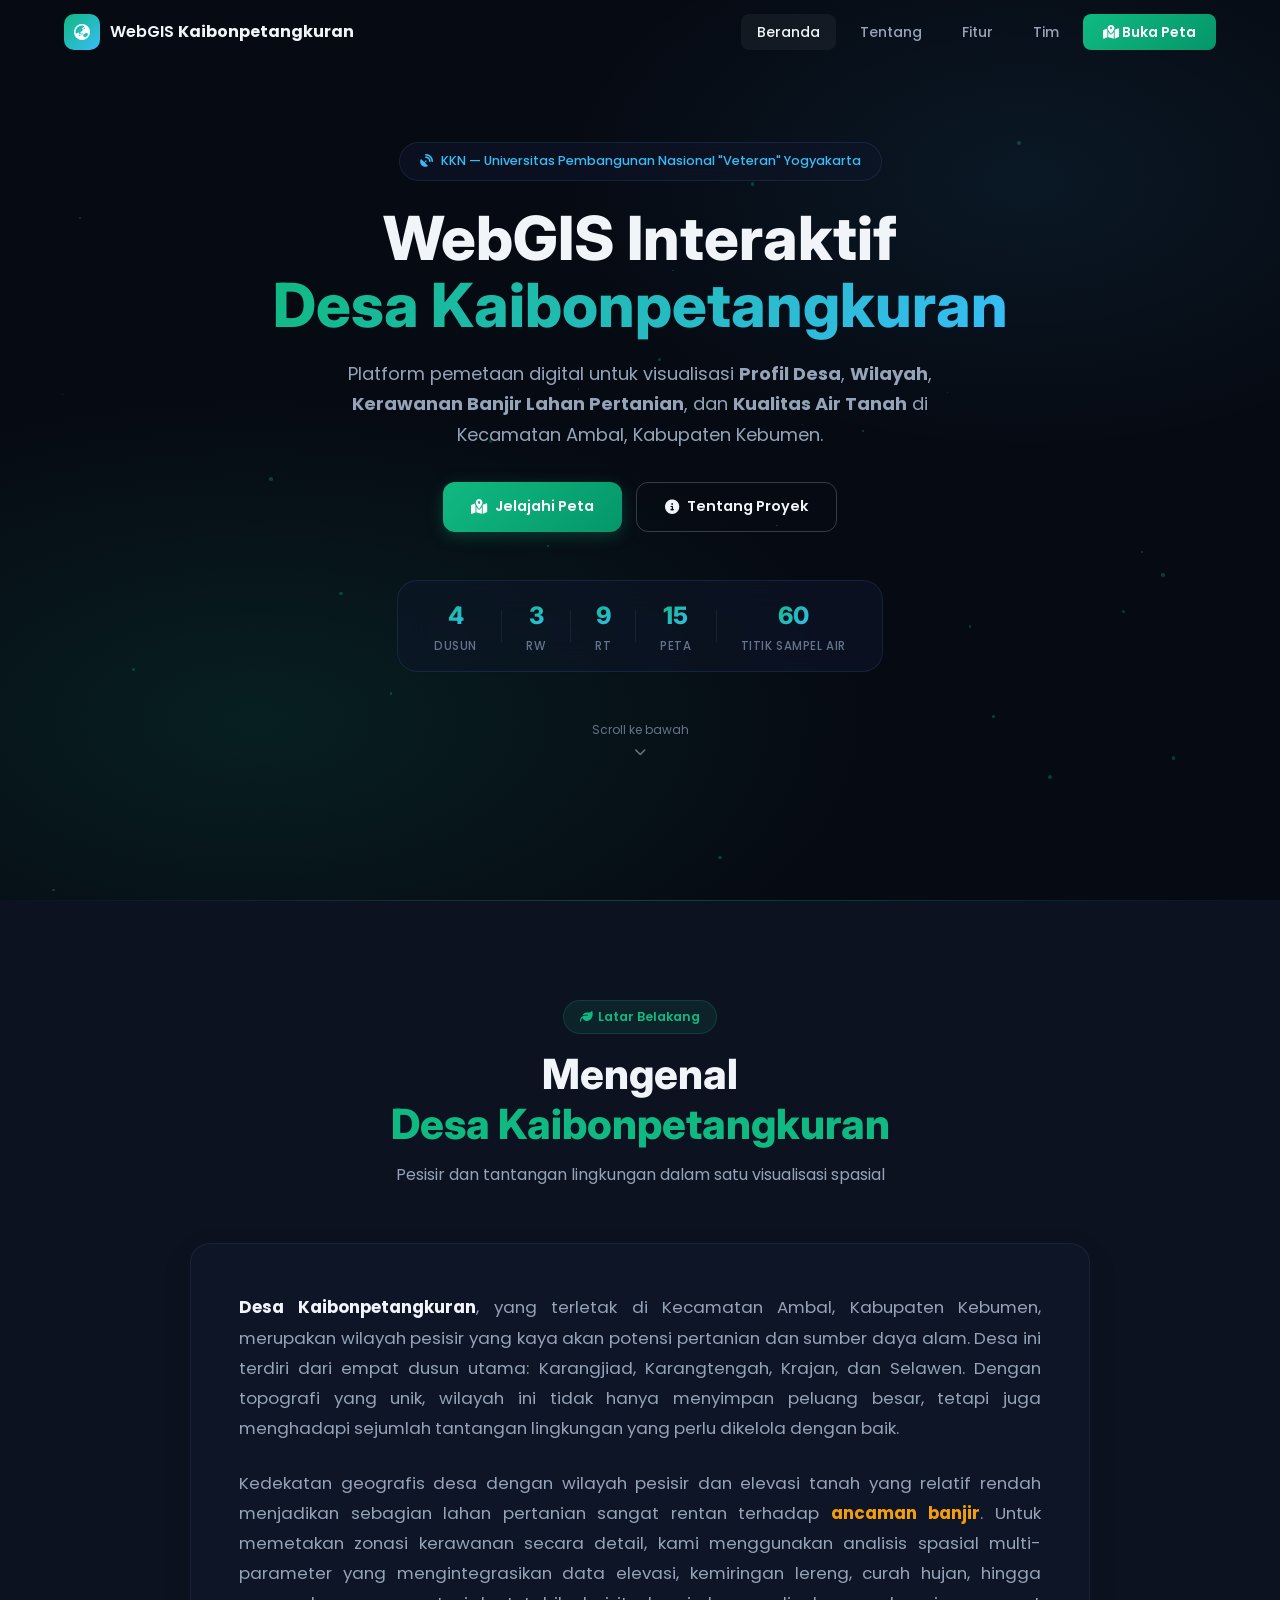
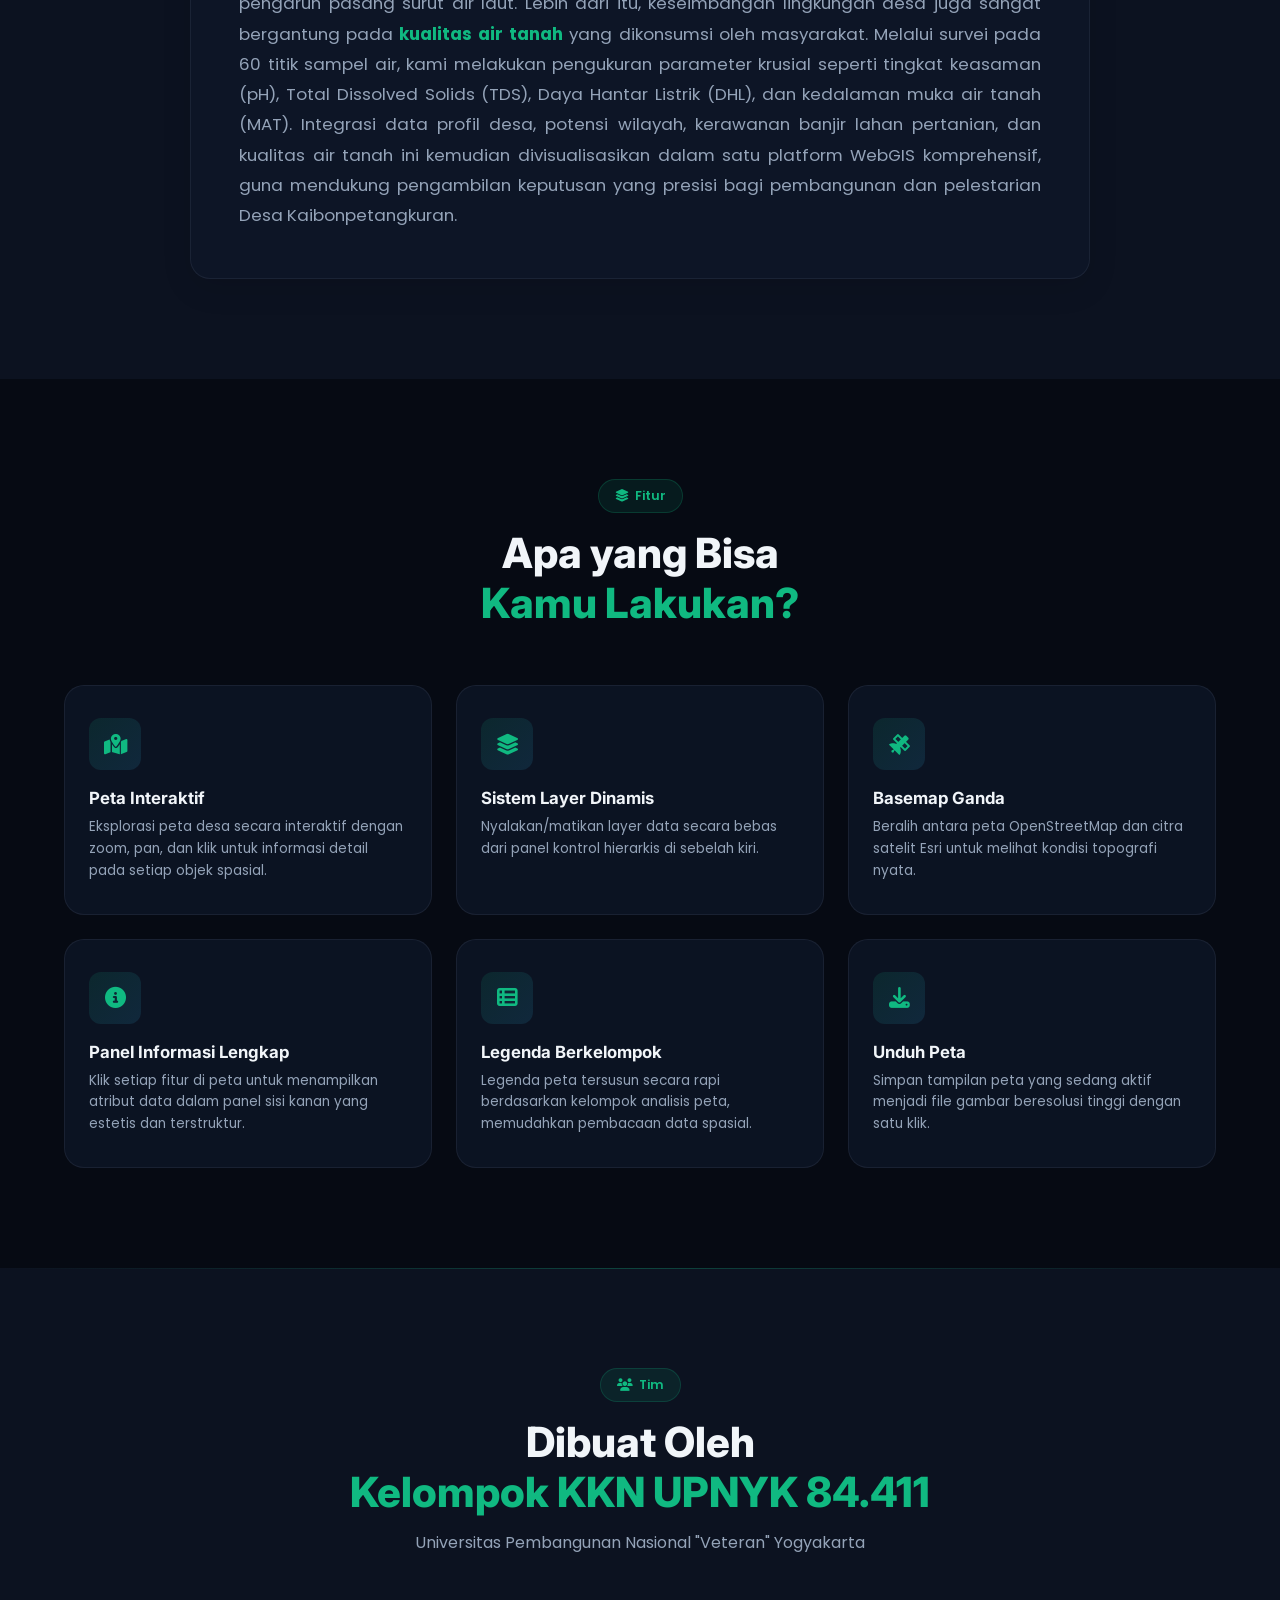
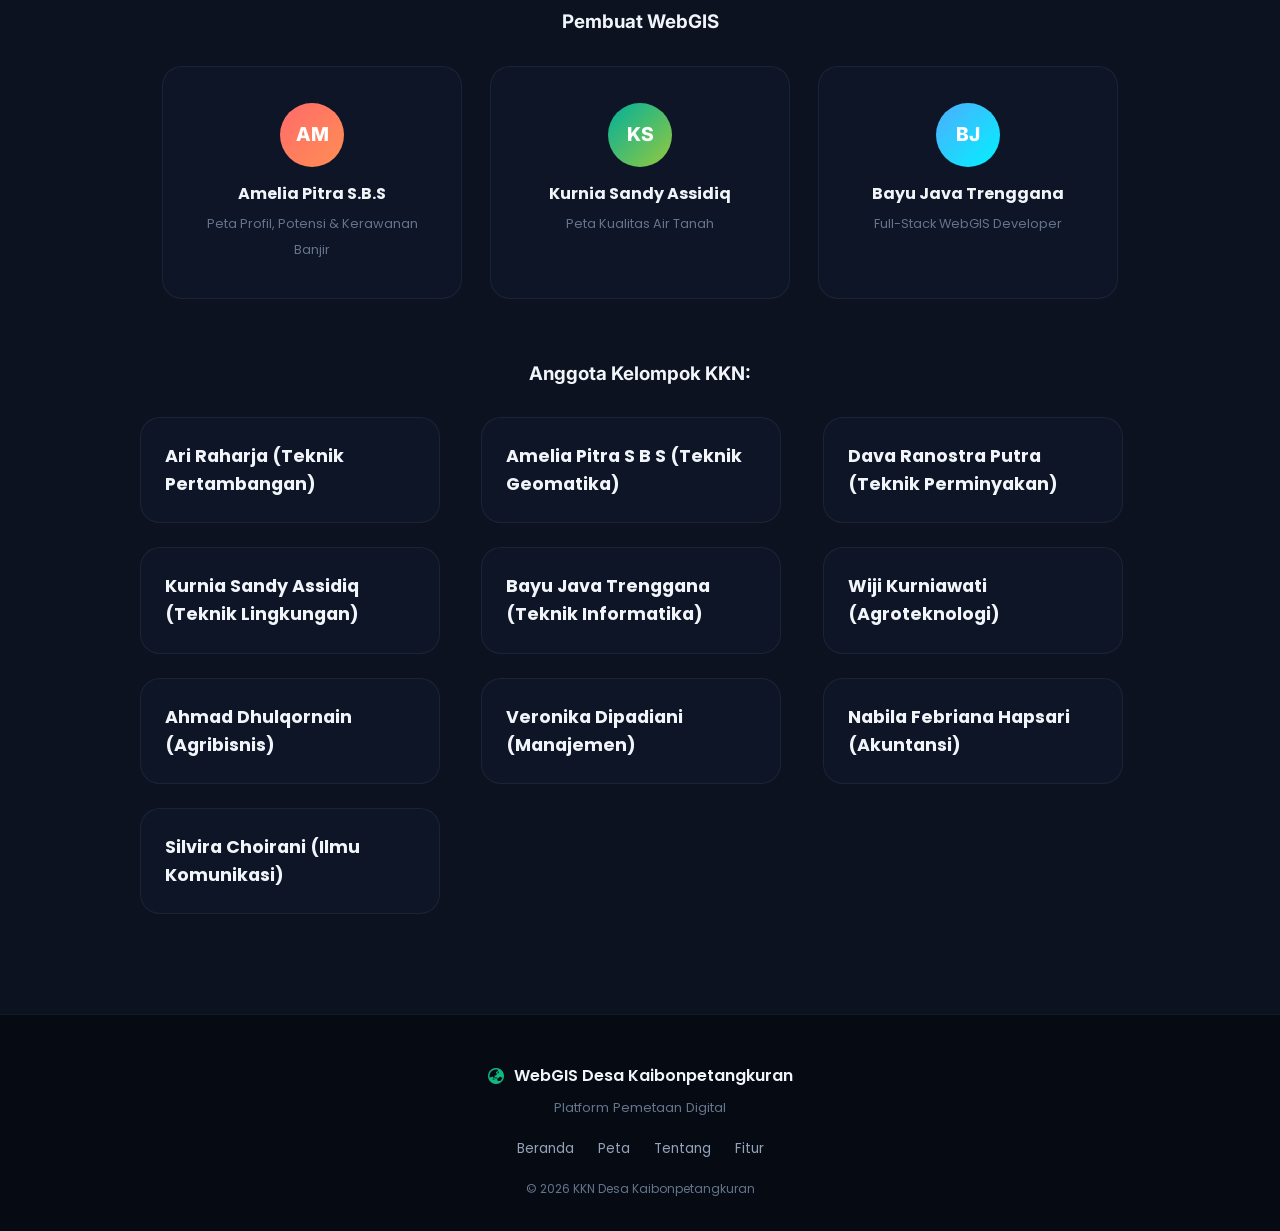
==== index.html @ 01093024 "Add files via upload" ====
<!DOCTYPE html>
<html lang="id">

<head>
  <meta charset="UTF-8" />
  <meta name="viewport" content="width=device-width, initial-scale=1.0" />
  <title>WebGIS Desa Kaibonpetangkuran — Peta Interaktif Potensi & Kerawanan</title>
  <meta name="description"
    content="Platform WebGIS interaktif untuk visualisasi profil desa, potensi wilayah, kerawanan banjir lahan pertanian, dan kualitas air tanah Desa Kaibonpetangkuran, Kecamatan Ambal, Kebumen." />
  <meta name="keywords"
    content="WebGIS, Desa Kaibonpetangkuran, KKN, Peta Interaktif, Kerawanan Banjir, Kualitas Air Tanah, Kebumen" />

  <!-- Fonts -->
  <link rel="preconnect" href="https://fonts.googleapis.com" />
  <link rel="preconnect" href="https://fonts.gstatic.com" crossorigin />
  <link
    href="https://fonts.googleapis.com/css2?family=Inter:wght@300;400;500;600;700;800;900&family=Poppins:wght@300;400;500;600;700&display=swap"
    rel="stylesheet" />

  <!-- Ikon -->
  <link rel="stylesheet" href="https://cdnjs.cloudflare.com/ajax/libs/font-awesome/6.5.0/css/all.min.css" />

  <!-- Gaya CSS -->
  <link rel="stylesheet" href="css/style.css" />
</head>

<body>

  <!-- ===== NAVBAR ===== -->
  <nav id="navbar" class="navbar">
    <div class="nav-container">
      <a href="index.html" class="nav-brand">
        <span class="nav-icon"><i class="fas fa-globe-asia"></i></span>
        <span class="nav-text">WebGIS <strong>Kaibonpetangkuran</strong></span>
      </a>
      <ul class="nav-links" id="navLinks">
        <li><a href="#hero" class="nav-link active">Beranda</a></li>
        <li><a href="#about" class="nav-link">Tentang</a></li>
        <li><a href="#features" class="nav-link">Fitur</a></li>
        <li><a href="#team" class="nav-link">Tim</a></li>
        <li><a href="peta.html" class="nav-link nav-cta"><i class="fas fa-map-marked-alt"></i> Buka Peta</a></li>
      </ul>
      <button class="nav-toggle" id="navToggle" aria-label="Toggle menu">
        <span></span><span></span><span></span>
      </button>
    </div>
  </nav>

  <!-- ===== HERO SECTION ===== -->
  <section id="hero" class="hero-section">
    <div class="hero-bg">
      <div class="hero-gradient"></div>
      <div class="hero-particles" id="heroParticles"></div>
    </div>
    <div class="hero-content">
      <div class="hero-badge animate-fade-up">
        <i class="fas fa-satellite-dish"></i> KKN — Universitas Pembangunan Nasional "Veteran" Yogyakarta
      </div>
      <h1 class="hero-title animate-fade-up delay-1">
        WebGIS Interaktif<br />
        <span class="accent-gradient">Desa Kaibonpetangkuran</span>
      </h1>
      <p class="hero-subtitle animate-fade-up delay-2">
        Platform pemetaan digital untuk visualisasi <strong>Profil Desa</strong>, <strong>Wilayah</strong>,
        <strong>Kerawanan Banjir Lahan Pertanian</strong>, dan <strong>Kualitas Air Tanah</strong>
        di Kecamatan Ambal, Kabupaten Kebumen.
      </p>
      <div class="hero-buttons animate-fade-up delay-3">
        <a href="peta.html" class="btn btn-primary btn-glow">
          <i class="fas fa-map-marked-alt"></i> Jelajahi Peta
        </a>
        <a href="#about" class="btn btn-outline-light">
          <i class="fas fa-info-circle"></i> Tentang Proyek
        </a>
      </div>

      <!-- Bilah Statistik (Dipindah ke atas Petunjuk Gulir) -->
      <div class="stats-bar animate-fade-up delay-3">
        <div class="stat-item">
          <span class="stat-num" data-count="4">0</span>
          <span class="stat-label">Dusun</span>
        </div>
        <div class="stat-divider"></div>
        <div class="stat-item">
          <span class="stat-num" data-count="3">0</span>
          <span class="stat-label">RW</span>
        </div>
        <div class="stat-divider"></div>
        <div class="stat-item">
          <span class="stat-num" data-count="9">0</span>
          <span class="stat-label">RT</span>
        </div>
        <div class="stat-divider"></div>
        <div class="stat-item">
          <span class="stat-num" data-count="15">0</span>
          <span class="stat-label">Peta</span>
        </div>
        <div class="stat-divider"></div>
        <div class="stat-item">
          <span class="stat-num" data-count="60">0</span>
          <span class="stat-label">Titik Sampel Air</span>
        </div>
      </div>

      <div class="hero-scroll-hint animate-fade-up delay-4">
        <span>Scroll ke bawah</span>
        <i class="fas fa-chevron-down"></i>
      </div>
    </div>
  </section>

  <!-- ===== ABOUT SECTION ===== -->
  <section id="about" class="about-section">
    <div class="container">
      <div class="section-header">
        <span class="section-badge"><i class="fas fa-leaf"></i> Latar Belakang</span>
        <h2 class="section-title">Mengenal<br /><span class="accent">Desa Kaibonpetangkuran</span></h2>
        <p class="section-subtitle">Pesisir dan tantangan lingkungan dalam satu visualisasi spasial</p>
      </div>

      <div class="about-content"
        style="max-width: 900px; margin: 0 auto; background: var(--bg-card); padding: 3rem; border-radius: var(--radius-lg); border: 1px solid var(--border-subtle); backdrop-filter: blur(8px); box-shadow: 0 10px 30px rgba(0,0,0,0.1); line-height: 1.8; color: var(--text-secondary); text-align: justify; font-size: 1.05rem;">
        <p style="margin-bottom: 1.5rem;">
          <strong style="color: var(--text-primary);">Desa Kaibonpetangkuran</strong>, yang terletak di Kecamatan Ambal,
          Kabupaten Kebumen, merupakan wilayah pesisir yang kaya akan potensi pertanian dan sumber daya alam. Desa ini
          terdiri dari empat dusun utama: Karangjiad, Karangtengah, Krajan, dan Selawen. Dengan topografi yang unik,
          wilayah ini tidak hanya menyimpan peluang besar, tetapi juga menghadapi sejumlah tantangan lingkungan yang
          perlu dikelola dengan baik.
        </p>
        <p>
          Kedekatan geografis desa dengan wilayah pesisir dan elevasi tanah yang relatif rendah menjadikan sebagian
          lahan pertanian sangat rentan terhadap <strong style="color: var(--accent-warn);">ancaman banjir</strong>.
          Untuk memetakan zonasi kerawanan secara detail, kami menggunakan analisis spasial multi-parameter yang
          mengintegrasikan data elevasi, kemiringan lereng, curah hujan, hingga pengaruh pasang surut air laut. Lebih
          dari itu, keseimbangan lingkungan desa juga sangat bergantung pada <strong
            style="color: var(--accent-primary);">kualitas air tanah</strong> yang dikonsumsi oleh masyarakat. Melalui
          survei pada 60 titik sampel air, kami melakukan pengukuran parameter krusial seperti tingkat keasaman (pH),
          Total Dissolved Solids (TDS), Daya Hantar Listrik (DHL), dan kedalaman muka air tanah (MAT). Integrasi data
          profil desa, potensi wilayah, kerawanan banjir lahan pertanian, dan kualitas air tanah ini kemudian
          divisualisasikan dalam satu platform WebGIS komprehensif, guna mendukung pengambilan keputusan yang presisi
          bagi pembangunan dan pelestarian Desa Kaibonpetangkuran.
        </p>
      </div>
    </div>
  </section>

  <!-- ===== FEATURES SECTION ===== -->
  <section id="features" class="features-section">
    <div class="container">
      <div class="section-header">
        <span class="section-badge"><i class="fas fa-layer-group"></i> Fitur</span>
        <h2 class="section-title">Apa yang Bisa<br /><span class="accent">Kamu Lakukan?</span></h2>
      </div>
      <div class="features-grid">
        <div class="feature-card">
          <div class="feat-icon"><i class="fas fa-map-marked-alt"></i></div>
          <h3>Peta Interaktif</h3>
          <p>Eksplorasi peta desa secara interaktif dengan zoom, pan, dan klik untuk informasi detail pada setiap objek
            spasial.</p>
        </div>
        <div class="feature-card">
          <div class="feat-icon"><i class="fas fa-layer-group"></i></div>
          <h3>Sistem Layer Dinamis</h3>
          <p>Nyalakan/matikan layer data secara bebas dari panel kontrol hierarkis di sebelah kiri.</p>
        </div>
        <div class="feature-card">
          <div class="feat-icon"><i class="fas fa-satellite"></i></div>
          <h3>Basemap Ganda</h3>
          <p>Beralih antara peta OpenStreetMap dan citra satelit Esri untuk melihat kondisi topografi nyata.</p>
        </div>
        <div class="feature-card">
          <div class="feat-icon"><i class="fas fa-info-circle"></i></div>
          <h3>Panel Informasi Lengkap</h3>
          <p>Klik setiap fitur di peta untuk menampilkan atribut data dalam panel sisi kanan yang estetis dan
            terstruktur.</p>
        </div>
        <div class="feature-card">
          <div class="feat-icon"><i class="fas fa-th-list"></i></div>
          <h3>Legenda Berkelompok</h3>
          <p>Legenda peta tersusun secara rapi berdasarkan kelompok analisis peta, memudahkan pembacaan data spasial.
          </p>
        </div>
        <div class="feature-card">
          <div class="feat-icon"><i class="fas fa-download"></i></div>
          <h3>Unduh Peta</h3>
          <p>Simpan tampilan peta yang sedang aktif menjadi file gambar beresolusi tinggi dengan satu klik.</p>
        </div>
      </div>
    </div>
  </section>

  <!-- ===== TEAM SECTION ===== -->
  <section id="team" class="team-section">
    <div class="container">
      <div class="section-header">
        <span class="section-badge"><i class="fas fa-users"></i> Tim</span>
        <h2 class="section-title">Dibuat Oleh<br /><span class="accent">Kelompok KKN UPNYK 84.411</span></h2>
        <p class="section-subtitle">Universitas Pembangunan Nasional "Veteran" Yogyakarta</p>
      </div>

      <h3 style="text-align: center; margin-bottom: 2rem; color: var(--text-color);">Pembuat WebGIS</h3>
      <div class="team-grid" style="grid-template-columns: repeat(auto-fit, minmax(250px, 1fr)); margin-bottom: 4rem;">
        <div class="team-card">
          <div class="team-avatar" style="background: linear-gradient(135deg, #FF6B6B, #FF8E53);">AM</div>
          <span class="team-name">Amelia Pitra S.B.S</span>
          <span class="team-role">Peta Profil, Potensi & Kerawanan Banjir</span>
        </div>
        <div class="team-card">
          <div class="team-avatar" style="background: linear-gradient(135deg, #00b09b, #96c93d);">KS</div>
          <span class="team-name">Kurnia Sandy Assidiq</span>
          <span class="team-role">Peta Kualitas Air Tanah</span>
        </div>
        <div class="team-card">
          <div class="team-avatar" style="background: linear-gradient(135deg, #4facfe, #00f2fe);">BJ</div>
          <span class="team-name">Bayu Java Trenggana</span>
          <span class="team-role">Full-Stack WebGIS Developer</span>
        </div>
      </div>

      <h3 style="text-align: center; margin-bottom: 2rem; color: var(--text-color);">Anggota Kelompok KKN:</h3>
      <div class="team-grid"
        style="display: grid; grid-template-columns: repeat(auto-fit, minmax(280px, 1fr)); gap: 1.5rem; max-width: 1000px; margin: 0 auto;">
        <div class="team-card"
          style="padding: 1.5rem; text-align: left; display: flex; align-items: center; justify-content: center;">
          <span class="team-name" style="font-size: 1.1rem; margin-bottom: 0;">Ari Raharja (Teknik Pertambangan)</span>
        </div>
        <div class="team-card"
          style="padding: 1.5rem; text-align: left; display: flex; align-items: center; justify-content: center;">
          <span class="team-name" style="font-size: 1.1rem; margin-bottom: 0;">Amelia Pitra S B S (Teknik
            Geomatika)</span>
        </div>
        <div class="team-card"
          style="padding: 1.5rem; text-align: left; display: flex; align-items: center; justify-content: center;">
          <span class="team-name" style="font-size: 1.1rem; margin-bottom: 0;">Dava Ranostra Putra (Teknik
            Perminyakan)</span>
        </div>
        <div class="team-card"
          style="padding: 1.5rem; text-align: left; display: flex; align-items: center; justify-content: center;">
          <span class="team-name" style="font-size: 1.1rem; margin-bottom: 0;">Kurnia Sandy Assidiq (Teknik
            Lingkungan)</span>
        </div>
        <div class="team-card"
          style="padding: 1.5rem; text-align: left; display: flex; align-items: center; justify-content: center;">
          <span class="team-name" style="font-size: 1.1rem; margin-bottom: 0;">Bayu Java Trenggana (Teknik
            Informatika)</span>
        </div>
        <div class="team-card"
          style="padding: 1.5rem; text-align: left; display: flex; align-items: center; justify-content: center;">
          <span class="team-name" style="font-size: 1.1rem; margin-bottom: 0;">Wiji Kurniawati (Agroteknologi)</span>
        </div>
        <div class="team-card"
          style="padding: 1.5rem; text-align: left; display: flex; align-items: center; justify-content: center;">
          <span class="team-name" style="font-size: 1.1rem; margin-bottom: 0;">Ahmad Dhulqornain (Agribisnis)</span>
        </div>
        <div class="team-card"
          style="padding: 1.5rem; text-align: left; display: flex; align-items: center; justify-content: center;">
          <span class="team-name" style="font-size: 1.1rem; margin-bottom: 0;">Veronika Dipadiani (Manajemen)</span>
        </div>
        <div class="team-card"
          style="padding: 1.5rem; text-align: left; display: flex; align-items: center; justify-content: center;">
          <span class="team-name" style="font-size: 1.1rem; margin-bottom: 0;">Nabila Febriana Hapsari
            (Akuntansi)</span>
        </div>
        <div class="team-card"
          style="padding: 1.5rem; text-align: left; display: flex; align-items: center; justify-content: center;">
          <span class="team-name" style="font-size: 1.1rem; margin-bottom: 0;">Silvira Choirani (Ilmu Komunikasi)</span>
        </div>
      </div>
    </div>
  </section>

  <!-- ===== FOOTER ===== -->
  <footer class="footer">
    <div class="footer-inner">
      <div class="footer-brand">
        <i class="fas fa-globe-asia"></i>
        <span>WebGIS Desa Kaibonpetangkuran</span>
      </div>
      <p class="footer-tagline">Platform Pemetaan Digital</p>
      <div class="footer-links">
        <a href="index.html">Beranda</a>
        <a href="peta.html">Peta</a>
        <a href="#about">Tentang</a>
        <a href="#features">Fitur</a>
      </div>
      <p class="footer-copy">&copy; 2026 KKN Desa Kaibonpetangkuran</p>
    </div>
  </footer>

  <script src="js/main.js"></script>
</body>

</html>
---- css/style.css ----
/* =========================================================
   GLOBAL STYLES — WebGIS Desa Kaibonpetangkuran
   Premium dark theme with emerald/teal accents
   ========================================================= */

/* ===== CSS CUSTOM PROPERTIES ===== */
:root {
  /* Colors — Dark Premium Palette */
  --bg-primary: #060a13;
  --bg-secondary: #0c1220;
  --bg-card: rgba(15, 23, 42, 0.7);
  --bg-card-hover: rgba(20, 30, 55, 0.85);
  --bg-glass: rgba(15, 23, 42, 0.55);
  --bg-glass-border: rgba(100, 160, 255, 0.12);

  /* Accent Colors */
  --accent-primary: #10b981;
  --accent-primary-rgb: 16, 185, 129;
  --accent-secondary: #38bdf8;
  --accent-secondary-rgb: 56, 189, 248;
  --accent-warn: #f59e0b;
  --accent-danger: #ef4444;
  --accent-purple: #a78bfa;

  /* Text */
  --text-primary: #f1f5f9;
  --text-secondary: #94a3b8;
  --text-muted: #64748b;

  /* Borders */
  --border-subtle: rgba(148, 163, 184, 0.1);
  --border-accent: rgba(16, 185, 129, 0.3);

  /* Typography */
  --font-heading: 'Inter', sans-serif;
  --font-body: 'Poppins', sans-serif;

  /* Sizing */
  --nav-height: 64px;
  --container-max: 1200px;
  --radius-sm: 8px;
  --radius-md: 12px;
  --radius-lg: 20px;
  --radius-xl: 28px;

  /* Transitions */
  --transition-fast: 0.2s cubic-bezier(0.4, 0, 0.2, 1);
  --transition-smooth: 0.4s cubic-bezier(0.4, 0, 0.2, 1);
  --transition-spring: 0.5s cubic-bezier(0.34, 1.56, 0.64, 1);
}

/* ===== RESET & BASE ===== */
*,
*::before,
*::after {
  box-sizing: border-box;
  margin: 0;
  padding: 0;
}

html {
  scroll-behavior: smooth;
  font-size: 16px;
  -webkit-font-smoothing: antialiased;
  -moz-osx-font-smoothing: grayscale;
}

body {
  font-family: var(--font-body);
  background: var(--bg-primary);
  color: var(--text-primary);
  line-height: 1.6;
  overflow-x: hidden;
}

a {
  color: inherit;
  text-decoration: none;
  transition: color var(--transition-fast);
}

img {
  max-width: 100%;
  height: auto;
  display: block;
}

button {
  cursor: pointer;
  font-family: inherit;
  border: none;
  background: none;
}

h1, h2, h3, h4, h5, h6 {
  font-family: var(--font-heading);
  font-weight: 700;
  line-height: 1.2;
}

.container {
  max-width: var(--container-max);
  margin: 0 auto;
  padding: 0 24px;
}

/* ===== BILAH GULIR ===== */
::-webkit-scrollbar {
  width: 6px;
}
::-webkit-scrollbar-track {
  background: var(--bg-secondary);
}
::-webkit-scrollbar-thumb {
  background: rgba(148, 163, 184, 0.25);
  border-radius: 3px;
}
::-webkit-scrollbar-thumb:hover {
  background: rgba(148, 163, 184, 0.4);
}

/* ===== NAVBAR ===== */
.navbar {
  position: fixed;
  top: 0;
  left: 0;
  right: 0;
  z-index: 1000;
  height: var(--nav-height);
  transition: background var(--transition-smooth), box-shadow var(--transition-smooth), backdrop-filter var(--transition-smooth);
}

.navbar.scrolled {
  background: rgba(6, 10, 19, 0.85);
  backdrop-filter: blur(20px) saturate(180%);
  -webkit-backdrop-filter: blur(20px) saturate(180%);
  box-shadow: 0 1px 0 var(--border-subtle), 0 4px 24px rgba(0,0,0,0.3);
}

.nav-container {
  max-width: var(--container-max);
  margin: 0 auto;
  padding: 0 24px;
  display: flex;
  align-items: center;
  justify-content: space-between;
  height: 100%;
}

.nav-brand {
  display: flex;
  align-items: center;
  gap: 10px;
  font-weight: 600;
  font-size: 1rem;
  color: var(--text-primary);
}

.nav-icon {
  width: 36px;
  height: 36px;
  display: flex;
  align-items: center;
  justify-content: center;
  background: linear-gradient(135deg, var(--accent-primary), var(--accent-secondary));
  border-radius: 10px;
  font-size: 1rem;
  color: #fff;
}

.nav-links {
  display: flex;
  list-style: none;
  align-items: center;
  gap: 8px;
}

.nav-link {
  padding: 8px 16px;
  font-size: 0.875rem;
  font-weight: 500;
  color: var(--text-secondary);
  border-radius: var(--radius-sm);
  transition: all var(--transition-fast);
  position: relative;
}

.nav-link:hover,
.nav-link.active {
  color: var(--text-primary);
  background: rgba(255, 255, 255, 0.05);
}

.nav-link.nav-cta {
  background: linear-gradient(135deg, var(--accent-primary), #059669);
  color: #fff !important;
  padding: 8px 20px;
  font-weight: 600;
}
.nav-link.nav-cta:hover {
  background: linear-gradient(135deg, #059669, #047857);
  transform: translateY(-1px);
  box-shadow: 0 4px 16px rgba(var(--accent-primary-rgb), 0.3);
}

/* Tombol Menu Navigasi Mobile */
.nav-toggle {
  display: none;
  flex-direction: column;
  gap: 5px;
  padding: 8px;
}
.nav-toggle span {
  width: 22px;
  height: 2px;
  background: var(--text-primary);
  border-radius: 2px;
  transition: all var(--transition-fast);
}
.nav-toggle.active span:nth-child(1) {
  transform: rotate(45deg) translate(5px, 5px);
}
.nav-toggle.active span:nth-child(2) {
  opacity: 0;
}
.nav-toggle.active span:nth-child(3) {
  transform: rotate(-45deg) translate(5px, -5px);
}

/* ===== HERO SECTION ===== */
.hero-section {
  position: relative;
  min-height: 100vh;
  display: flex;
  flex-direction: column;
  justify-content: center;
  align-items: center;
  overflow: hidden;
}

.hero-bg {
  position: absolute;
  inset: 0;
  z-index: 0;
}

.hero-gradient {
  position: absolute;
  inset: 0;
  background: 
    radial-gradient(ellipse 80% 60% at 20% 80%, rgba(var(--accent-primary-rgb), 0.12) 0%, transparent 60%),
    radial-gradient(ellipse 60% 50% at 80% 20%, rgba(var(--accent-secondary-rgb), 0.08) 0%, transparent 60%),
    linear-gradient(180deg, var(--bg-primary) 0%, rgba(6, 10, 19, 0.9) 50%, var(--bg-primary) 100%);
}

.hero-particles {
  position: absolute;
  inset: 0;
  overflow: hidden;
}

.hero-content {
  position: relative;
  z-index: 2;
  text-align: center;
  padding: 0 24px;
  max-width: 800px;
}

.hero-badge {
  display: inline-flex;
  align-items: center;
  gap: 8px;
  padding: 8px 20px;
  background: var(--bg-glass);
  border: 1px solid var(--bg-glass-border);
  border-radius: 50px;
  font-size: 0.8rem;
  font-weight: 500;
  color: var(--accent-secondary);
  backdrop-filter: blur(10px);
  margin-bottom: 24px;
}

.hero-title {
  font-family: var(--font-heading);
  font-size: clamp(2.2rem, 5vw, 3.8rem);
  font-weight: 800;
  line-height: 1.1;
  margin-bottom: 20px;
  color: var(--text-primary);
}

.accent-gradient {
  background: linear-gradient(135deg, var(--accent-primary), var(--accent-secondary));
  -webkit-background-clip: text;
  -webkit-text-fill-color: transparent;
  background-clip: text;
}

.hero-subtitle {
  font-size: clamp(0.95rem, 2vw, 1.125rem);
  color: var(--text-secondary);
  line-height: 1.7;
  margin-bottom: 32px;
  max-width: 640px;
  margin-left: auto;
  margin-right: auto;
}

.hero-buttons {
  display: flex;
  gap: 14px;
  justify-content: center;
  flex-wrap: wrap;
  margin-bottom: 48px;
}

.hero-scroll-hint {
  display: flex;
  flex-direction: column;
  align-items: center;
  gap: 6px;
  color: var(--text-muted);
  font-size: 0.75rem;
  animation: float 2.5s ease-in-out infinite;
}

@keyframes float {
  0%, 100% { transform: translateY(0); }
  50% { transform: translateY(8px); }
}

/* ===== TOMBOL ===== */
.btn {
  display: inline-flex;
  align-items: center;
  gap: 8px;
  padding: 12px 28px;
  font-size: 0.9rem;
  font-weight: 600;
  border-radius: var(--radius-md);
  transition: all var(--transition-fast);
  border: none;
  cursor: pointer;
  text-decoration: none;
}

.btn-primary {
  background: linear-gradient(135deg, var(--accent-primary), #059669);
  color: #fff;
  box-shadow: 0 4px 16px rgba(var(--accent-primary-rgb), 0.25);
}
.btn-primary:hover {
  transform: translateY(-2px);
  box-shadow: 0 8px 28px rgba(var(--accent-primary-rgb), 0.35);
}

.btn-glow {
  position: relative;
}
.btn-glow::before {
  content: '';
  position: absolute;
  inset: -2px;
  background: linear-gradient(135deg, var(--accent-primary), var(--accent-secondary));
  border-radius: inherit;
  z-index: -1;
  opacity: 0;
  filter: blur(12px);
  transition: opacity var(--transition-fast);
}
.btn-glow:hover::before {
  opacity: 0.5;
}

.btn-outline-light {
  background: transparent;
  border: 1px solid rgba(255,255,255,0.2);
  color: var(--text-primary);
}
.btn-outline-light:hover {
  background: rgba(255,255,255,0.08);
  border-color: rgba(255,255,255,0.35);
  transform: translateY(-2px);
}

.btn-sm {
  padding: 8px 18px;
  font-size: 0.82rem;
}

/* ===== STATS BAR ===== */
.stats-bar {
  position: relative;
  margin: 0 auto 48px auto;
  z-index: 3;
  display: flex;
  flex-wrap: wrap;
  justify-content: center;
  align-items: center;
  gap: 24px;
  padding: 16px 36px;
  background: var(--bg-glass);
  border: 1px solid var(--bg-glass-border);
  border-radius: var(--radius-lg);
  backdrop-filter: blur(16px);
  width: max-content;
  max-width: 95vw;
}

.stat-item {
  display: flex;
  flex-direction: column;
  align-items: center;
  gap: 2px;
}

.stat-num {
  font-family: var(--font-heading);
  font-size: 1.5rem;
  font-weight: 800;
  background: linear-gradient(135deg, var(--accent-primary), var(--accent-secondary));
  -webkit-background-clip: text;
  -webkit-text-fill-color: transparent;
  background-clip: text;
}

.stat-label {
  font-size: 0.72rem;
  color: var(--text-muted);
  font-weight: 500;
  text-transform: uppercase;
  letter-spacing: 0.05em;
}

.stat-divider {
  width: 1px;
  height: 32px;
  background: var(--border-subtle);
}

/* ===== SECTION HEADER ===== */
.section-header {
  text-align: center;
  margin-bottom: 56px;
}

.section-badge {
  display: inline-flex;
  align-items: center;
  gap: 6px;
  padding: 6px 16px;
  background: rgba(var(--accent-primary-rgb), 0.1);
  border: 1px solid rgba(var(--accent-primary-rgb), 0.2);
  border-radius: 50px;
  font-size: 0.78rem;
  font-weight: 600;
  color: var(--accent-primary);
  margin-bottom: 16px;
}

.section-title {
  font-size: clamp(1.8rem, 3.5vw, 2.6rem);
  font-weight: 800;
  margin-bottom: 12px;
}

.accent {
  color: var(--accent-primary);
}

.section-subtitle {
  font-size: 1rem;
  color: var(--text-secondary);
  max-width: 560px;
  margin: 0 auto;
}

/* ===== ABOUT SECTION ===== */
.about-section {
  padding: 100px 0;
  background: var(--bg-secondary);
  position: relative;
}

.about-section::before {
  content: '';
  position: absolute;
  top: 0;
  left: 0;
  right: 0;
  height: 1px;
  background: linear-gradient(90deg, transparent, var(--border-accent), transparent);
}

.about-grid {
  display: grid;
  grid-template-columns: 1fr 1fr;
  gap: 40px;
  align-items: start;
}

.about-card {
  padding: 28px;
  border-radius: var(--radius-lg);
  margin-bottom: 20px;
  transition: all var(--transition-smooth);
}

.glass-card {
  background: var(--bg-card);
  border: 1px solid var(--border-subtle);
  backdrop-filter: blur(8px);
}
.glass-card:hover {
  background: var(--bg-card-hover);
  border-color: var(--bg-glass-border);
  transform: translateY(-4px);
  box-shadow: 0 12px 40px rgba(0,0,0,0.3);
}

.about-card.highlight {
  border-color: rgba(var(--accent-primary-rgb), 0.3);
  background: rgba(var(--accent-primary-rgb), 0.05);
}

.about-icon {
  width: 44px;
  height: 44px;
  display: flex;
  align-items: center;
  justify-content: center;
  background: rgba(var(--accent-secondary-rgb), 0.1);
  border-radius: var(--radius-md);
  color: var(--accent-secondary);
  font-size: 1.1rem;
  margin-bottom: 16px;
}
.about-icon.warn { background: rgba(245, 158, 11, 0.1); color: var(--accent-warn); }
.about-icon.accent { background: rgba(var(--accent-primary-rgb), 0.1); color: var(--accent-primary); }

.about-card h3 {
  font-size: 1.1rem;
  margin-bottom: 10px;
  color: var(--text-primary);
}

.about-card p {
  font-size: 0.88rem;
  color: var(--text-secondary);
  line-height: 1.65;
}

/* Proker Cards */
.proker-cards {
  background: var(--bg-card);
  border: 1px solid var(--border-subtle);
  border-radius: var(--radius-lg);
  padding: 28px;
  backdrop-filter: blur(8px);
}

.proker-title {
  font-size: 1rem;
  color: var(--text-primary);
  margin-bottom: 20px;
  display: flex;
  align-items: center;
  gap: 8px;
}

.proker-item {
  display: flex;
  align-items: flex-start;
  gap: 14px;
  padding: 14px 0;
  border-bottom: 1px solid var(--border-subtle);
}

.proker-icon {
  width: 40px;
  height: 40px;
  min-width: 40px;
  display: flex;
  align-items: center;
  justify-content: center;
  border-radius: var(--radius-sm);
  font-size: 0.9rem;
}
.proker-icon.blue { background: rgba(96, 165, 250, 0.12); color: #60a5fa; }
.proker-icon.teal { background: rgba(45, 212, 191, 0.12); color: #2dd4bf; }

.proker-item strong {
  font-size: 0.88rem;
  display: block;
  margin-bottom: 4px;
}
.proker-item p {
  font-size: 0.8rem;
  color: var(--text-muted);
}

.proker-solution {
  margin-top: 20px;
  padding: 20px;
  background: rgba(var(--accent-primary-rgb), 0.06);
  border: 1px solid rgba(var(--accent-primary-rgb), 0.2);
  border-radius: var(--radius-md);
}
.proker-solution h4 {
  font-size: 0.9rem;
  color: var(--accent-primary);
  margin-bottom: 8px;
  display: flex;
  align-items: center;
  gap: 6px;
}
.proker-solution p {
  font-size: 0.82rem;
  color: var(--text-secondary);
  margin-bottom: 14px;
}

/* ===== FEATURES SECTION ===== */
.features-section {
  padding: 100px 0;
  background: var(--bg-primary);
  position: relative;
}

.features-grid {
  display: grid;
  grid-template-columns: repeat(3, 1fr);
  gap: 24px;
}

.feature-card {
  padding: 32px 24px;
  background: var(--bg-card);
  border: 1px solid var(--border-subtle);
  border-radius: var(--radius-lg);
  transition: all var(--transition-smooth);
  position: relative;
  overflow: hidden;
}

.feature-card::before {
  content: '';
  position: absolute;
  top: 0;
  left: 0;
  right: 0;
  height: 3px;
  background: linear-gradient(90deg, var(--accent-primary), var(--accent-secondary));
  opacity: 0;
  transition: opacity var(--transition-fast);
}

.feature-card:hover {
  transform: translateY(-6px);
  border-color: var(--bg-glass-border);
  box-shadow: 0 16px 48px rgba(0,0,0,0.3);
}
.feature-card:hover::before {
  opacity: 1;
}

.feat-icon {
  width: 52px;
  height: 52px;
  display: flex;
  align-items: center;
  justify-content: center;
  background: linear-gradient(135deg, rgba(var(--accent-primary-rgb), 0.12), rgba(var(--accent-secondary-rgb), 0.12));
  border-radius: var(--radius-md);
  color: var(--accent-primary);
  font-size: 1.3rem;
  margin-bottom: 18px;
}

.feature-card h3 {
  font-size: 1.05rem;
  margin-bottom: 8px;
}

.feature-card p {
  font-size: 0.85rem;
  color: var(--text-secondary);
  line-height: 1.6;
}

/* ===== TEAM SECTION ===== */
.team-section {
  padding: 100px 0;
  background: var(--bg-secondary);
  position: relative;
}

.team-section::before {
  content: '';
  position: absolute;
  top: 0;
  left: 0;
  right: 0;
  height: 1px;
  background: linear-gradient(90deg, transparent, var(--border-accent), transparent);
}

.team-grid {
  display: flex;
  gap: 28px;
  justify-content: center;
  flex-wrap: wrap;
}

.team-card {
  background: var(--bg-card);
  border: 1px solid var(--border-subtle);
  border-radius: var(--radius-lg);
  padding: 36px 32px;
  text-align: center;
  min-width: 240px;
  max-width: 300px;
  flex: 1;
  transition: all var(--transition-smooth);
  position: relative;
  overflow: hidden;
}

.team-card:hover {
  transform: translateY(-4px);
  box-shadow: 0 12px 36px rgba(0,0,0,0.3);
  border-color: var(--bg-glass-border);
}

.team-badge {
  display: inline-block;
  padding: 4px 12px;
  font-size: 0.7rem;
  font-weight: 600;
  border-radius: 50px;
  background: rgba(96, 165, 250, 0.12);
  color: #60a5fa;
  margin-bottom: 16px;
  text-transform: uppercase;
  letter-spacing: 0.05em;
}
.team-badge.individu {
  background: rgba(45, 212, 191, 0.12);
  color: #2dd4bf;
}

.team-avatar {
  width: 64px;
  height: 64px;
  margin: 0 auto 14px;
  display: flex;
  align-items: center;
  justify-content: center;
  background: linear-gradient(135deg, #60a5fa, #a78bfa);
  border-radius: 50%;
  font-family: var(--font-heading);
  font-weight: 800;
  font-size: 1.2rem;
  color: #fff;
}
.team-avatar.teal {
  background: linear-gradient(135deg, #2dd4bf, #38bdf8);
}

.team-name {
  display: block;
  font-weight: 700;
  font-size: 1rem;
  margin-bottom: 4px;
}

.team-role {
  font-size: 0.8rem;
  color: var(--text-muted);
}

/* ===== FOOTER ===== */
.footer {
  padding: 48px 0 32px;
  background: var(--bg-primary);
  border-top: 1px solid var(--border-subtle);
}

.footer-inner {
  max-width: var(--container-max);
  margin: 0 auto;
  padding: 0 24px;
  text-align: center;
}

.footer-brand {
  display: flex;
  align-items: center;
  justify-content: center;
  gap: 10px;
  font-size: 1rem;
  font-weight: 600;
  margin-bottom: 8px;
  color: var(--text-primary);
}
.footer-brand i {
  color: var(--accent-primary);
}

.footer-tagline {
  font-size: 0.82rem;
  color: var(--text-muted);
  margin-bottom: 20px;
}

.footer-links {
  display: flex;
  gap: 24px;
  justify-content: center;
  margin-bottom: 20px;
}
.footer-links a {
  font-size: 0.85rem;
  color: var(--text-secondary);
  transition: color var(--transition-fast);
}
.footer-links a:hover {
  color: var(--accent-primary);
}

.footer-copy {
  font-size: 0.75rem;
  color: var(--text-muted);
}

/* ===== ANIMATIONS ===== */
.animate-fade-up {
  opacity: 0;
  transform: translateY(30px);
  transition: opacity 0.7s ease, transform 0.7s ease;
}
.animate-fade-up.visible {
  opacity: 1;
  transform: translateY(0);
}
.delay-1 { transition-delay: 0.15s; }
.delay-2 { transition-delay: 0.3s; }
.delay-3 { transition-delay: 0.45s; }
.delay-4 { transition-delay: 0.6s; }

/* Particle dots */
.particle {
  position: absolute;
  width: 3px;
  height: 3px;
  background: rgba(var(--accent-primary-rgb), 0.3);
  border-radius: 50%;
  animation: drift linear infinite;
}

@keyframes drift {
  0% { transform: translateY(0) translateX(0); opacity: 0; }
  10% { opacity: 1; }
  90% { opacity: 1; }
  100% { transform: translateY(-100vh) translateX(50px); opacity: 0; }
}

/* ===== RESPONSIVE ===== */
@media (max-width: 1024px) {
  .about-grid {
    grid-template-columns: 1fr;
  }
  .features-grid {
    grid-template-columns: repeat(2, 1fr);
  }
}

@media (max-width: 768px) {
  .nav-links {
    position: fixed;
    top: var(--nav-height);
    left: 0;
    right: 0;
    background: rgba(6, 10, 19, 0.95);
    backdrop-filter: blur(20px);
    flex-direction: column;
    padding: 16px;
    gap: 4px;
    transform: translateY(-120%);
    transition: transform var(--transition-smooth);
    border-bottom: 1px solid var(--border-subtle);
  }
  .nav-links.open {
    transform: translateY(0);
  }
  .nav-toggle {
    display: flex;
  }
  .nav-link {
    width: 100%;
    text-align: center;
    padding: 12px;
  }

  .features-grid {
    grid-template-columns: 1fr;
  }

  .stats-bar {
    flex-wrap: wrap;
    gap: 12px;
    padding: 14px 20px;
    bottom: 16px;
  }
  .stat-divider {
    display: none;
  }
  .stat-item {
    flex: 1;
    min-width: 60px;
  }

  .hero-title {
    font-size: 2rem;
  }

  .team-grid {
    flex-direction: column;
    align-items: center;
  }
  .team-card {
    max-width: 100%;
    width: 100%;
  }
}
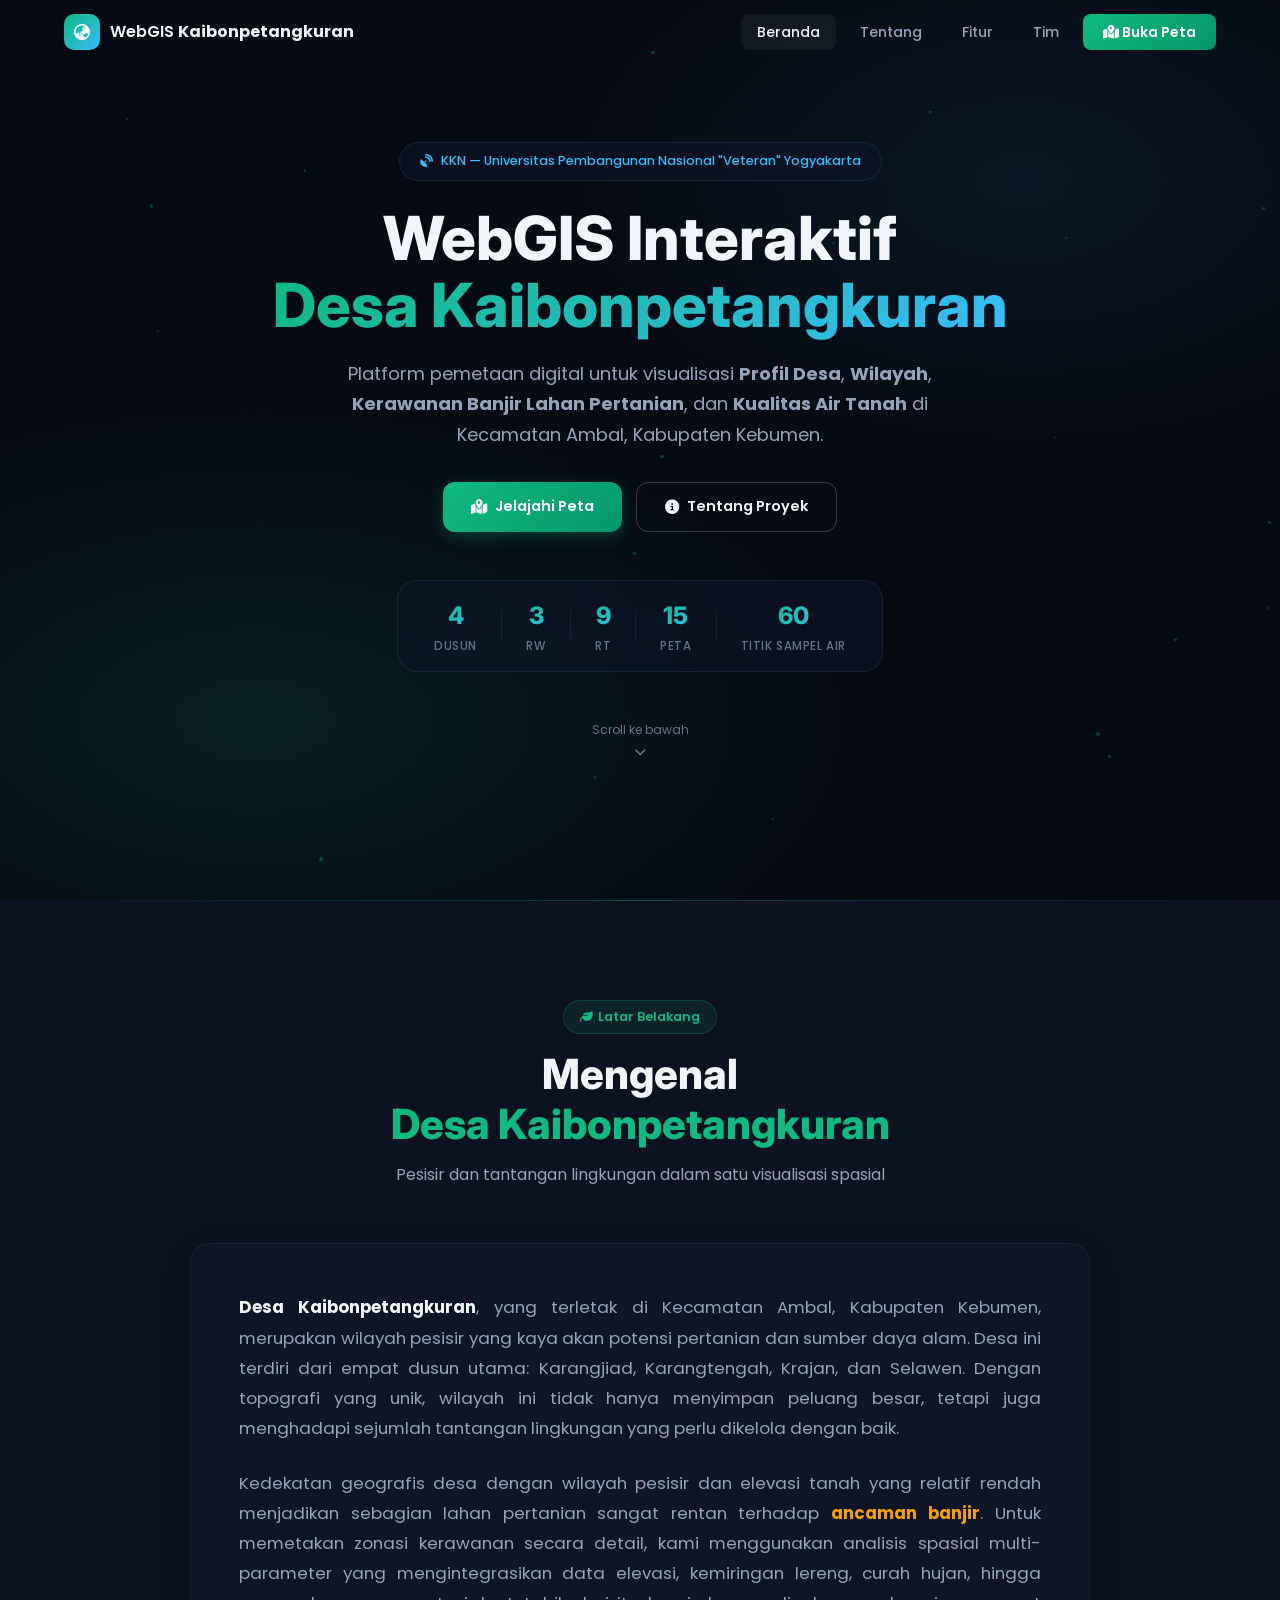
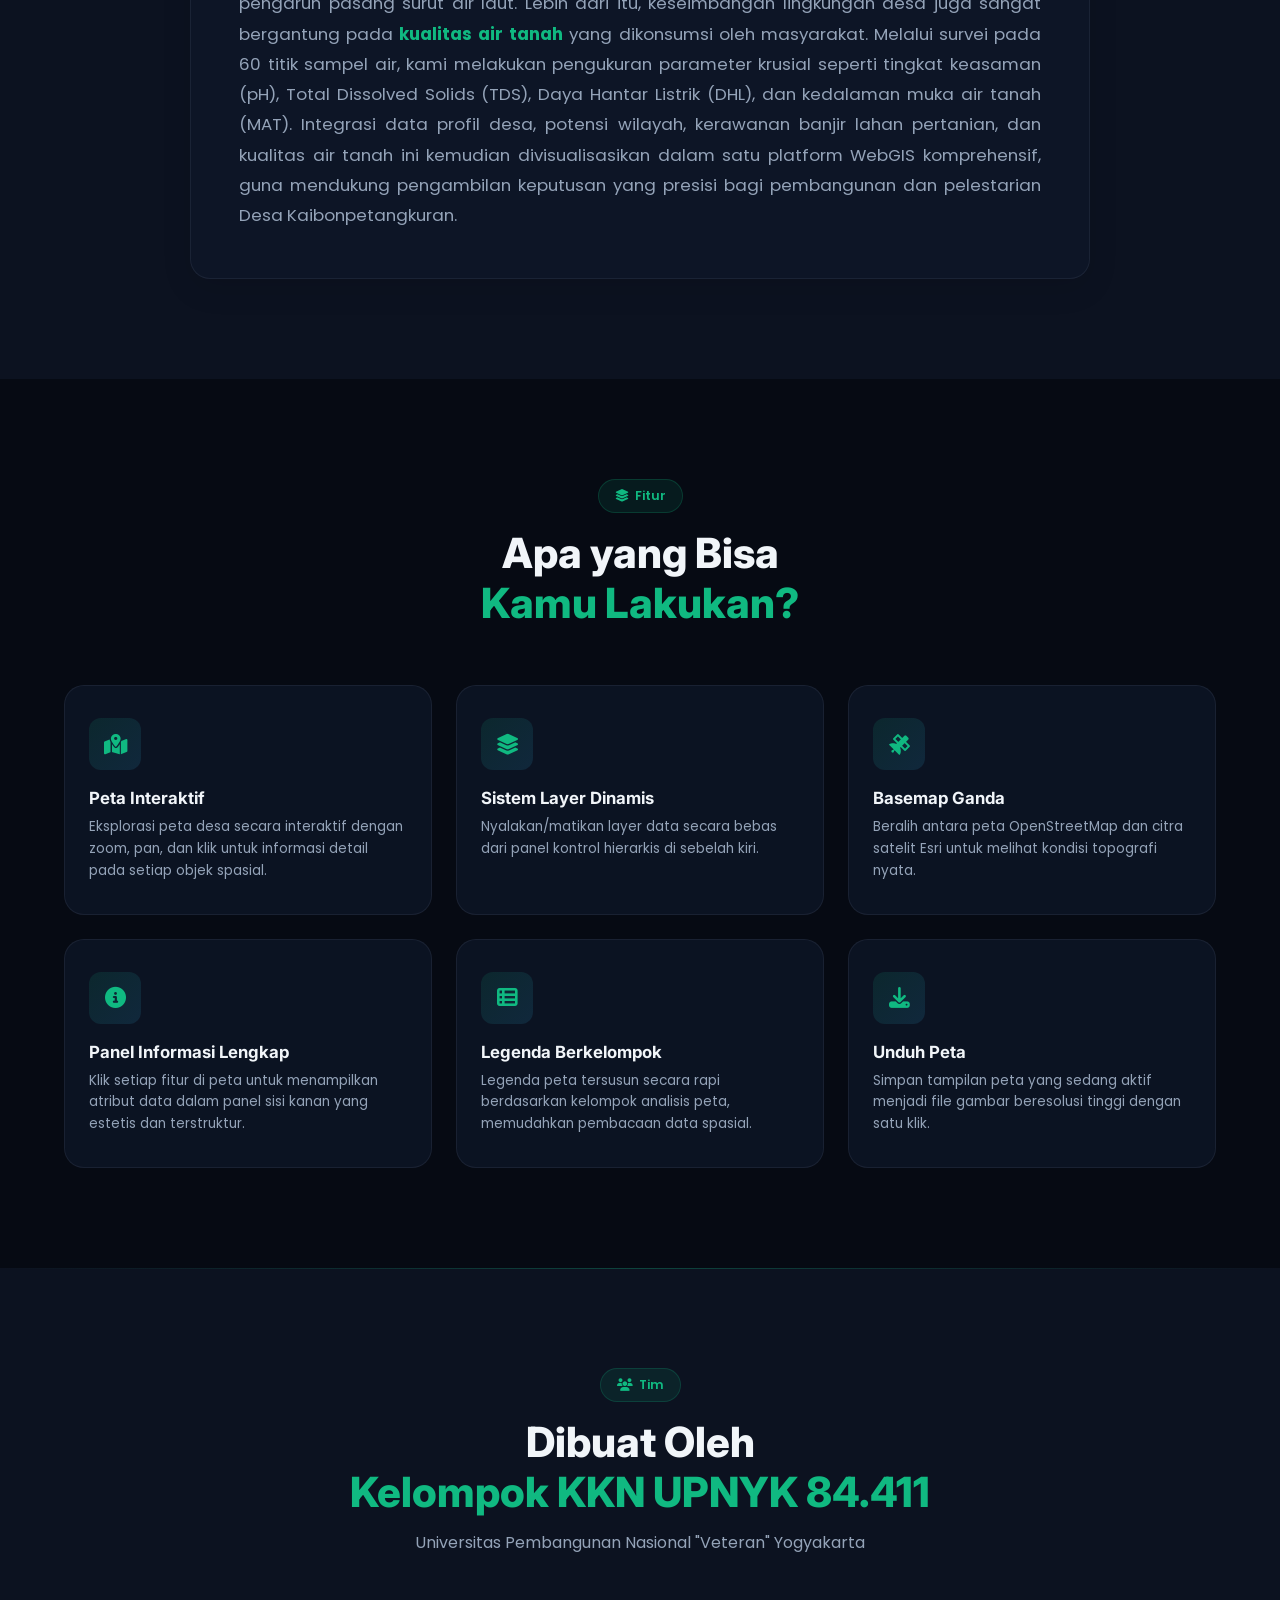
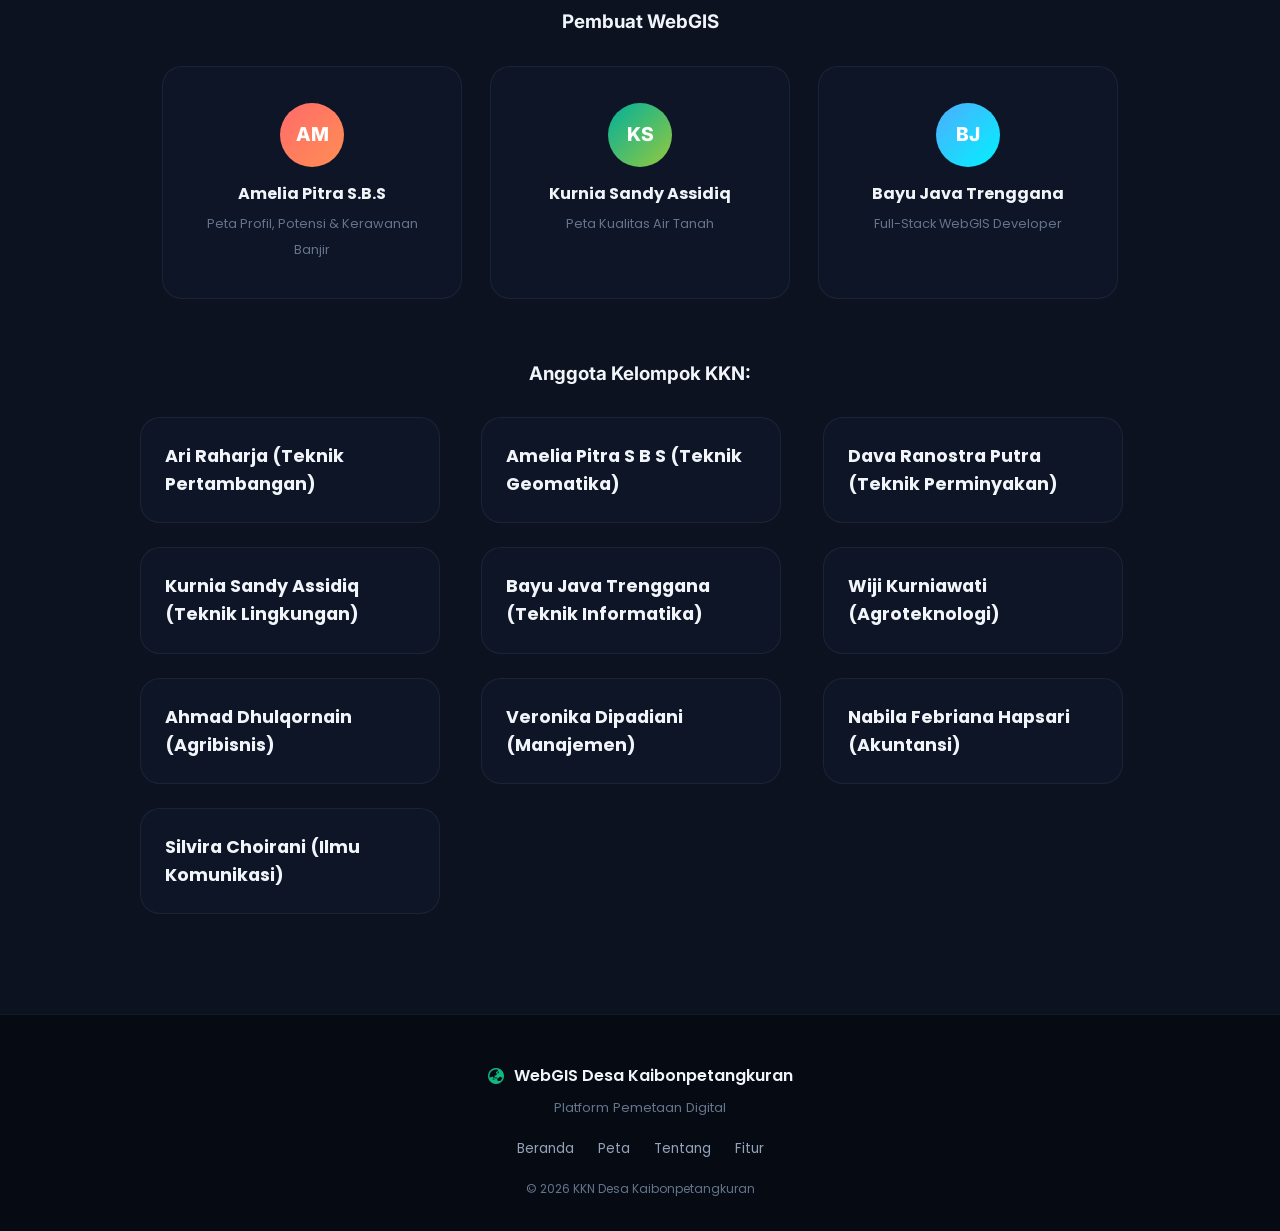
==== commit 68437728: "Verivied google index.html" ====
--- a/index.html
+++ b/index.html
@@ -9,6 +9,7 @@
     content="Platform WebGIS interaktif untuk visualisasi profil desa, potensi wilayah, kerawanan banjir lahan pertanian, dan kualitas air tanah Desa Kaibonpetangkuran, Kecamatan Ambal, Kebumen." />
   <meta name="keywords"
     content="WebGIS, Desa Kaibonpetangkuran, KKN, Peta Interaktif, Kerawanan Banjir, Kualitas Air Tanah, Kebumen" />
+  <meta name="google-site-verification" content="W62RMN1BeDsNO-PO0D0eM6zBpfYCR67Bb8_ARL2xO7Q" />
 
   <!-- Fonts -->
   <link rel="preconnect" href="https://fonts.googleapis.com" />
@@ -290,4 +291,4 @@
   <script src="js/main.js"></script>
 </body>
 
-</html>+</html>
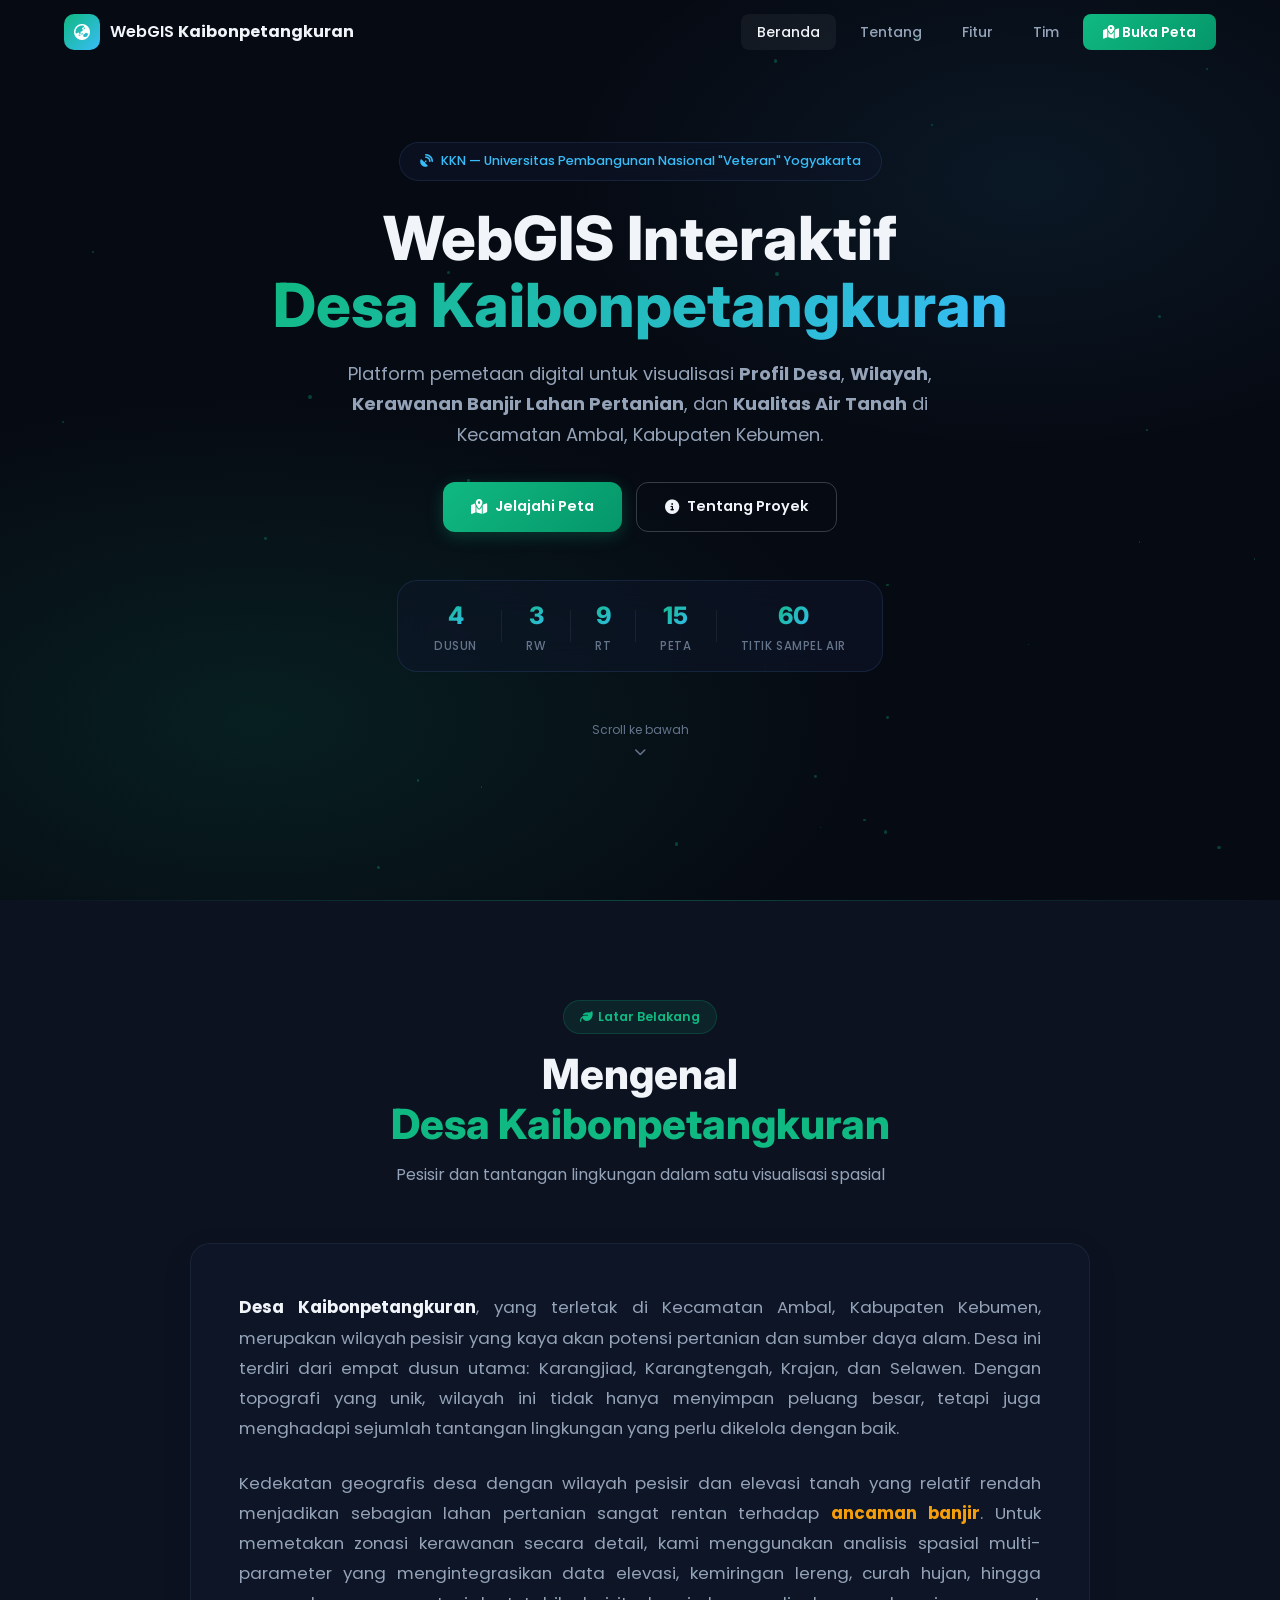
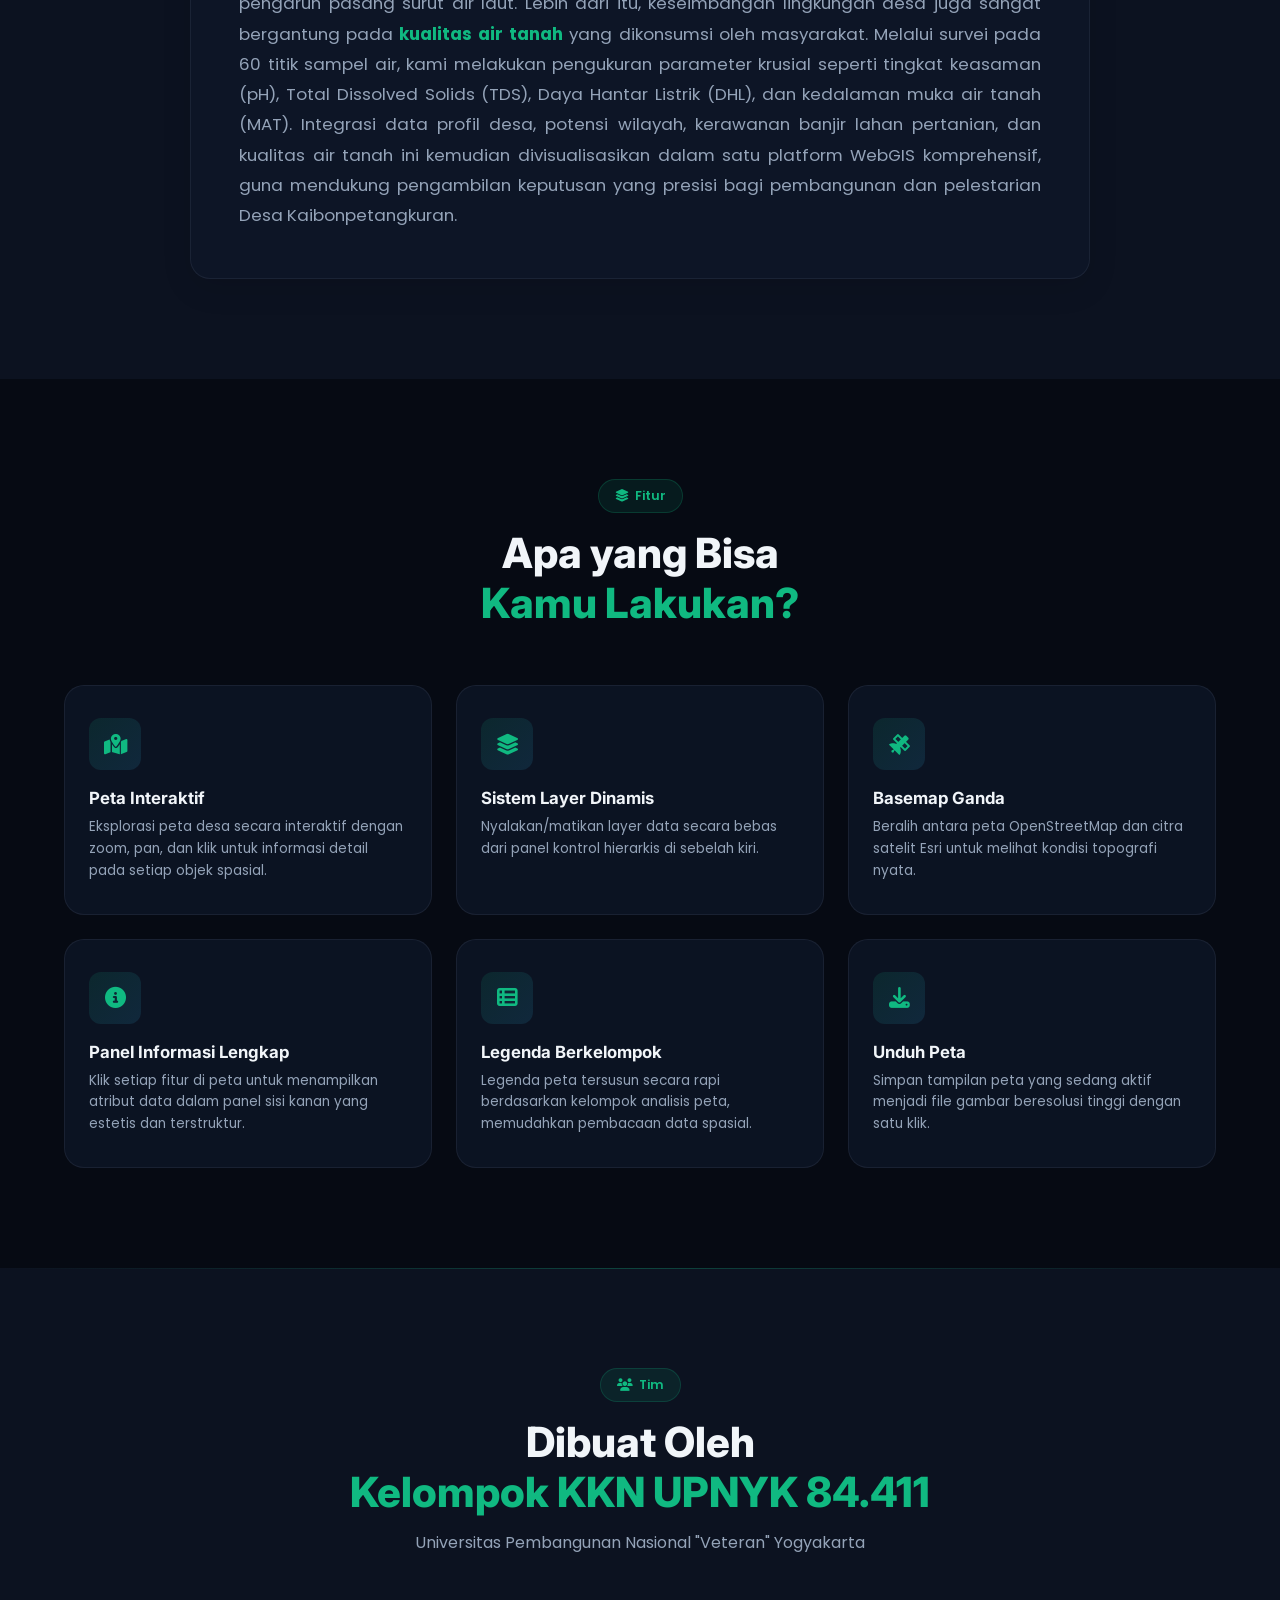
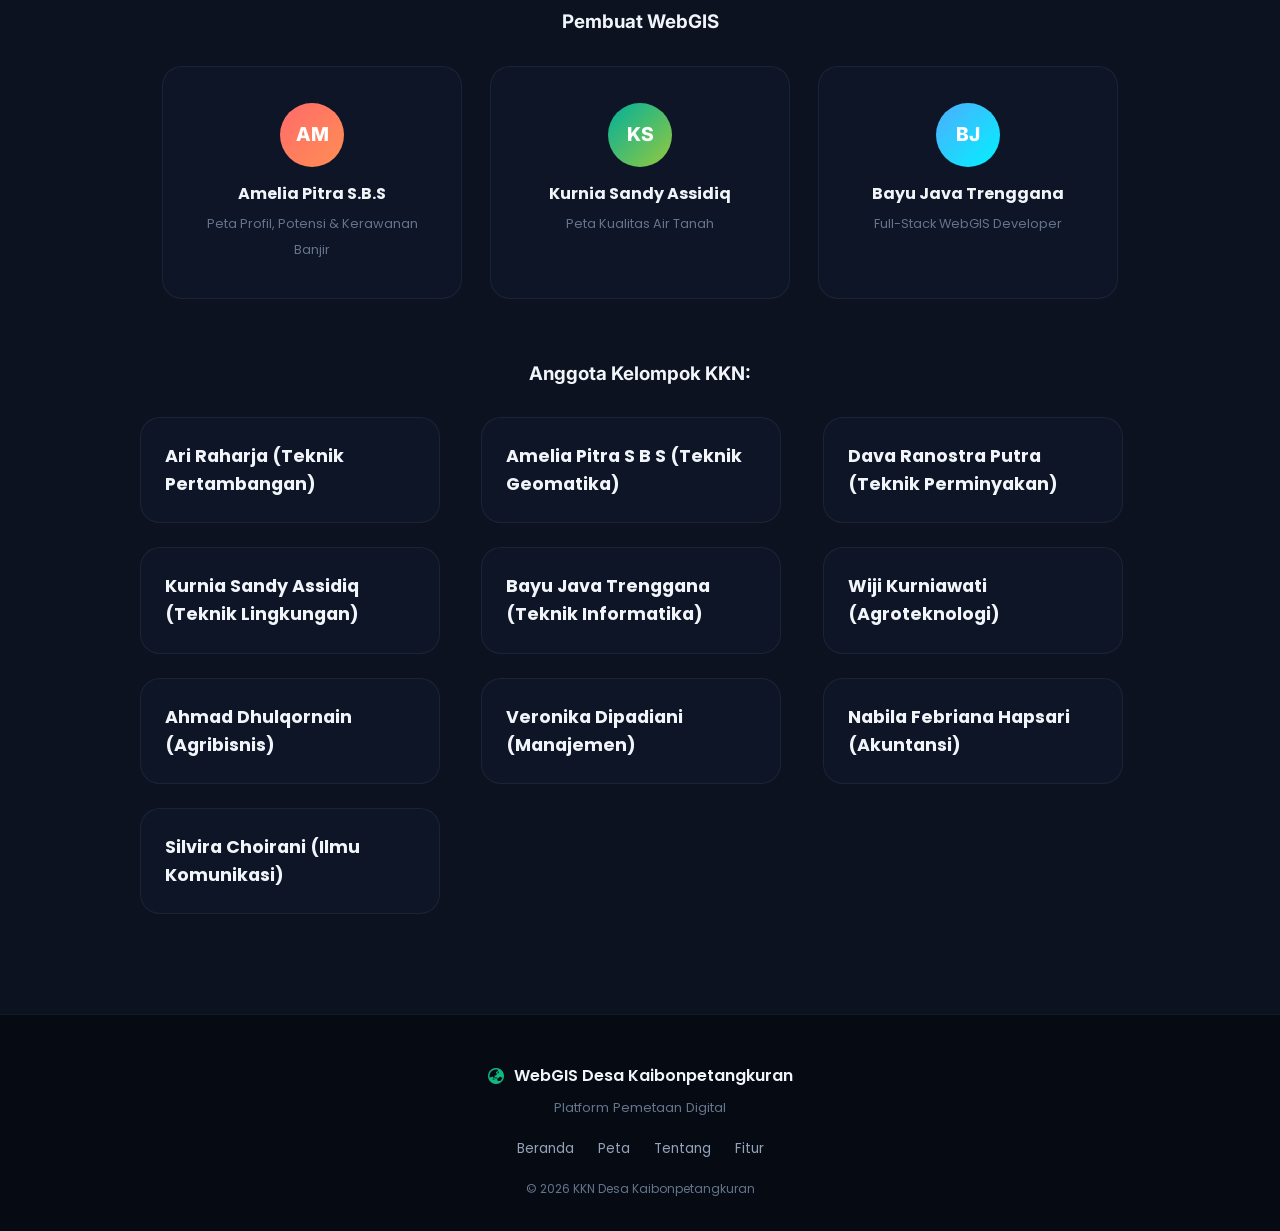
==== commit 157b7ef3: "feat: download peta PDF berdasarkan checklist layer + Download Semua Peta" ====
--- a/index.html
+++ b/index.html
@@ -1,294 +1,293 @@
-<!DOCTYPE html>
-<html lang="id">
-
-<head>
-  <meta charset="UTF-8" />
-  <meta name="viewport" content="width=device-width, initial-scale=1.0" />
-  <title>WebGIS Desa Kaibonpetangkuran — Peta Interaktif Potensi & Kerawanan</title>
-  <meta name="description"
-    content="Platform WebGIS interaktif untuk visualisasi profil desa, potensi wilayah, kerawanan banjir lahan pertanian, dan kualitas air tanah Desa Kaibonpetangkuran, Kecamatan Ambal, Kebumen." />
-  <meta name="keywords"
-    content="WebGIS, Desa Kaibonpetangkuran, KKN, Peta Interaktif, Kerawanan Banjir, Kualitas Air Tanah, Kebumen" />
-  <meta name="google-site-verification" content="W62RMN1BeDsNO-PO0D0eM6zBpfYCR67Bb8_ARL2xO7Q" />
-
-  <!-- Fonts -->
-  <link rel="preconnect" href="https://fonts.googleapis.com" />
-  <link rel="preconnect" href="https://fonts.gstatic.com" crossorigin />
-  <link
-    href="https://fonts.googleapis.com/css2?family=Inter:wght@300;400;500;600;700;800;900&family=Poppins:wght@300;400;500;600;700&display=swap"
-    rel="stylesheet" />
-
-  <!-- Ikon -->
-  <link rel="stylesheet" href="https://cdnjs.cloudflare.com/ajax/libs/font-awesome/6.5.0/css/all.min.css" />
-
-  <!-- Gaya CSS -->
-  <link rel="stylesheet" href="css/style.css" />
-</head>
-
-<body>
-
-  <!-- ===== NAVBAR ===== -->
-  <nav id="navbar" class="navbar">
-    <div class="nav-container">
-      <a href="index.html" class="nav-brand">
-        <span class="nav-icon"><i class="fas fa-globe-asia"></i></span>
-        <span class="nav-text">WebGIS <strong>Kaibonpetangkuran</strong></span>
-      </a>
-      <ul class="nav-links" id="navLinks">
-        <li><a href="#hero" class="nav-link active">Beranda</a></li>
-        <li><a href="#about" class="nav-link">Tentang</a></li>
-        <li><a href="#features" class="nav-link">Fitur</a></li>
-        <li><a href="#team" class="nav-link">Tim</a></li>
-        <li><a href="peta.html" class="nav-link nav-cta"><i class="fas fa-map-marked-alt"></i> Buka Peta</a></li>
-      </ul>
-      <button class="nav-toggle" id="navToggle" aria-label="Toggle menu">
-        <span></span><span></span><span></span>
-      </button>
-    </div>
-  </nav>
-
-  <!-- ===== HERO SECTION ===== -->
-  <section id="hero" class="hero-section">
-    <div class="hero-bg">
-      <div class="hero-gradient"></div>
-      <div class="hero-particles" id="heroParticles"></div>
-    </div>
-    <div class="hero-content">
-      <div class="hero-badge animate-fade-up">
-        <i class="fas fa-satellite-dish"></i> KKN — Universitas Pembangunan Nasional "Veteran" Yogyakarta
-      </div>
-      <h1 class="hero-title animate-fade-up delay-1">
-        WebGIS Interaktif<br />
-        <span class="accent-gradient">Desa Kaibonpetangkuran</span>
-      </h1>
-      <p class="hero-subtitle animate-fade-up delay-2">
-        Platform pemetaan digital untuk visualisasi <strong>Profil Desa</strong>, <strong>Wilayah</strong>,
-        <strong>Kerawanan Banjir Lahan Pertanian</strong>, dan <strong>Kualitas Air Tanah</strong>
-        di Kecamatan Ambal, Kabupaten Kebumen.
-      </p>
-      <div class="hero-buttons animate-fade-up delay-3">
-        <a href="peta.html" class="btn btn-primary btn-glow">
-          <i class="fas fa-map-marked-alt"></i> Jelajahi Peta
-        </a>
-        <a href="#about" class="btn btn-outline-light">
-          <i class="fas fa-info-circle"></i> Tentang Proyek
-        </a>
-      </div>
-
-      <!-- Bilah Statistik (Dipindah ke atas Petunjuk Gulir) -->
-      <div class="stats-bar animate-fade-up delay-3">
-        <div class="stat-item">
-          <span class="stat-num" data-count="4">0</span>
-          <span class="stat-label">Dusun</span>
-        </div>
-        <div class="stat-divider"></div>
-        <div class="stat-item">
-          <span class="stat-num" data-count="3">0</span>
-          <span class="stat-label">RW</span>
-        </div>
-        <div class="stat-divider"></div>
-        <div class="stat-item">
-          <span class="stat-num" data-count="9">0</span>
-          <span class="stat-label">RT</span>
-        </div>
-        <div class="stat-divider"></div>
-        <div class="stat-item">
-          <span class="stat-num" data-count="15">0</span>
-          <span class="stat-label">Peta</span>
-        </div>
-        <div class="stat-divider"></div>
-        <div class="stat-item">
-          <span class="stat-num" data-count="60">0</span>
-          <span class="stat-label">Titik Sampel Air</span>
-        </div>
-      </div>
-
-      <div class="hero-scroll-hint animate-fade-up delay-4">
-        <span>Scroll ke bawah</span>
-        <i class="fas fa-chevron-down"></i>
-      </div>
-    </div>
-  </section>
-
-  <!-- ===== ABOUT SECTION ===== -->
-  <section id="about" class="about-section">
-    <div class="container">
-      <div class="section-header">
-        <span class="section-badge"><i class="fas fa-leaf"></i> Latar Belakang</span>
-        <h2 class="section-title">Mengenal<br /><span class="accent">Desa Kaibonpetangkuran</span></h2>
-        <p class="section-subtitle">Pesisir dan tantangan lingkungan dalam satu visualisasi spasial</p>
-      </div>
-
-      <div class="about-content"
-        style="max-width: 900px; margin: 0 auto; background: var(--bg-card); padding: 3rem; border-radius: var(--radius-lg); border: 1px solid var(--border-subtle); backdrop-filter: blur(8px); box-shadow: 0 10px 30px rgba(0,0,0,0.1); line-height: 1.8; color: var(--text-secondary); text-align: justify; font-size: 1.05rem;">
-        <p style="margin-bottom: 1.5rem;">
-          <strong style="color: var(--text-primary);">Desa Kaibonpetangkuran</strong>, yang terletak di Kecamatan Ambal,
-          Kabupaten Kebumen, merupakan wilayah pesisir yang kaya akan potensi pertanian dan sumber daya alam. Desa ini
-          terdiri dari empat dusun utama: Karangjiad, Karangtengah, Krajan, dan Selawen. Dengan topografi yang unik,
-          wilayah ini tidak hanya menyimpan peluang besar, tetapi juga menghadapi sejumlah tantangan lingkungan yang
-          perlu dikelola dengan baik.
-        </p>
-        <p>
-          Kedekatan geografis desa dengan wilayah pesisir dan elevasi tanah yang relatif rendah menjadikan sebagian
-          lahan pertanian sangat rentan terhadap <strong style="color: var(--accent-warn);">ancaman banjir</strong>.
-          Untuk memetakan zonasi kerawanan secara detail, kami menggunakan analisis spasial multi-parameter yang
-          mengintegrasikan data elevasi, kemiringan lereng, curah hujan, hingga pengaruh pasang surut air laut. Lebih
-          dari itu, keseimbangan lingkungan desa juga sangat bergantung pada <strong
-            style="color: var(--accent-primary);">kualitas air tanah</strong> yang dikonsumsi oleh masyarakat. Melalui
-          survei pada 60 titik sampel air, kami melakukan pengukuran parameter krusial seperti tingkat keasaman (pH),
-          Total Dissolved Solids (TDS), Daya Hantar Listrik (DHL), dan kedalaman muka air tanah (MAT). Integrasi data
-          profil desa, potensi wilayah, kerawanan banjir lahan pertanian, dan kualitas air tanah ini kemudian
-          divisualisasikan dalam satu platform WebGIS komprehensif, guna mendukung pengambilan keputusan yang presisi
-          bagi pembangunan dan pelestarian Desa Kaibonpetangkuran.
-        </p>
-      </div>
-    </div>
-  </section>
-
-  <!-- ===== FEATURES SECTION ===== -->
-  <section id="features" class="features-section">
-    <div class="container">
-      <div class="section-header">
-        <span class="section-badge"><i class="fas fa-layer-group"></i> Fitur</span>
-        <h2 class="section-title">Apa yang Bisa<br /><span class="accent">Kamu Lakukan?</span></h2>
-      </div>
-      <div class="features-grid">
-        <div class="feature-card">
-          <div class="feat-icon"><i class="fas fa-map-marked-alt"></i></div>
-          <h3>Peta Interaktif</h3>
-          <p>Eksplorasi peta desa secara interaktif dengan zoom, pan, dan klik untuk informasi detail pada setiap objek
-            spasial.</p>
-        </div>
-        <div class="feature-card">
-          <div class="feat-icon"><i class="fas fa-layer-group"></i></div>
-          <h3>Sistem Layer Dinamis</h3>
-          <p>Nyalakan/matikan layer data secara bebas dari panel kontrol hierarkis di sebelah kiri.</p>
-        </div>
-        <div class="feature-card">
-          <div class="feat-icon"><i class="fas fa-satellite"></i></div>
-          <h3>Basemap Ganda</h3>
-          <p>Beralih antara peta OpenStreetMap dan citra satelit Esri untuk melihat kondisi topografi nyata.</p>
-        </div>
-        <div class="feature-card">
-          <div class="feat-icon"><i class="fas fa-info-circle"></i></div>
-          <h3>Panel Informasi Lengkap</h3>
-          <p>Klik setiap fitur di peta untuk menampilkan atribut data dalam panel sisi kanan yang estetis dan
-            terstruktur.</p>
-        </div>
-        <div class="feature-card">
-          <div class="feat-icon"><i class="fas fa-th-list"></i></div>
-          <h3>Legenda Berkelompok</h3>
-          <p>Legenda peta tersusun secara rapi berdasarkan kelompok analisis peta, memudahkan pembacaan data spasial.
-          </p>
-        </div>
-        <div class="feature-card">
-          <div class="feat-icon"><i class="fas fa-download"></i></div>
-          <h3>Unduh Peta</h3>
-          <p>Simpan tampilan peta yang sedang aktif menjadi file gambar beresolusi tinggi dengan satu klik.</p>
-        </div>
-      </div>
-    </div>
-  </section>
-
-  <!-- ===== TEAM SECTION ===== -->
-  <section id="team" class="team-section">
-    <div class="container">
-      <div class="section-header">
-        <span class="section-badge"><i class="fas fa-users"></i> Tim</span>
-        <h2 class="section-title">Dibuat Oleh<br /><span class="accent">Kelompok KKN UPNYK 84.411</span></h2>
-        <p class="section-subtitle">Universitas Pembangunan Nasional "Veteran" Yogyakarta</p>
-      </div>
-
-      <h3 style="text-align: center; margin-bottom: 2rem; color: var(--text-color);">Pembuat WebGIS</h3>
-      <div class="team-grid" style="grid-template-columns: repeat(auto-fit, minmax(250px, 1fr)); margin-bottom: 4rem;">
-        <div class="team-card">
-          <div class="team-avatar" style="background: linear-gradient(135deg, #FF6B6B, #FF8E53);">AM</div>
-          <span class="team-name">Amelia Pitra S.B.S</span>
-          <span class="team-role">Peta Profil, Potensi & Kerawanan Banjir</span>
-        </div>
-        <div class="team-card">
-          <div class="team-avatar" style="background: linear-gradient(135deg, #00b09b, #96c93d);">KS</div>
-          <span class="team-name">Kurnia Sandy Assidiq</span>
-          <span class="team-role">Peta Kualitas Air Tanah</span>
-        </div>
-        <div class="team-card">
-          <div class="team-avatar" style="background: linear-gradient(135deg, #4facfe, #00f2fe);">BJ</div>
-          <span class="team-name">Bayu Java Trenggana</span>
-          <span class="team-role">Full-Stack WebGIS Developer</span>
-        </div>
-      </div>
-
-      <h3 style="text-align: center; margin-bottom: 2rem; color: var(--text-color);">Anggota Kelompok KKN:</h3>
-      <div class="team-grid"
-        style="display: grid; grid-template-columns: repeat(auto-fit, minmax(280px, 1fr)); gap: 1.5rem; max-width: 1000px; margin: 0 auto;">
-        <div class="team-card"
-          style="padding: 1.5rem; text-align: left; display: flex; align-items: center; justify-content: center;">
-          <span class="team-name" style="font-size: 1.1rem; margin-bottom: 0;">Ari Raharja (Teknik Pertambangan)</span>
-        </div>
-        <div class="team-card"
-          style="padding: 1.5rem; text-align: left; display: flex; align-items: center; justify-content: center;">
-          <span class="team-name" style="font-size: 1.1rem; margin-bottom: 0;">Amelia Pitra S B S (Teknik
-            Geomatika)</span>
-        </div>
-        <div class="team-card"
-          style="padding: 1.5rem; text-align: left; display: flex; align-items: center; justify-content: center;">
-          <span class="team-name" style="font-size: 1.1rem; margin-bottom: 0;">Dava Ranostra Putra (Teknik
-            Perminyakan)</span>
-        </div>
-        <div class="team-card"
-          style="padding: 1.5rem; text-align: left; display: flex; align-items: center; justify-content: center;">
-          <span class="team-name" style="font-size: 1.1rem; margin-bottom: 0;">Kurnia Sandy Assidiq (Teknik
-            Lingkungan)</span>
-        </div>
-        <div class="team-card"
-          style="padding: 1.5rem; text-align: left; display: flex; align-items: center; justify-content: center;">
-          <span class="team-name" style="font-size: 1.1rem; margin-bottom: 0;">Bayu Java Trenggana (Teknik
-            Informatika)</span>
-        </div>
-        <div class="team-card"
-          style="padding: 1.5rem; text-align: left; display: flex; align-items: center; justify-content: center;">
-          <span class="team-name" style="font-size: 1.1rem; margin-bottom: 0;">Wiji Kurniawati (Agroteknologi)</span>
-        </div>
-        <div class="team-card"
-          style="padding: 1.5rem; text-align: left; display: flex; align-items: center; justify-content: center;">
-          <span class="team-name" style="font-size: 1.1rem; margin-bottom: 0;">Ahmad Dhulqornain (Agribisnis)</span>
-        </div>
-        <div class="team-card"
-          style="padding: 1.5rem; text-align: left; display: flex; align-items: center; justify-content: center;">
-          <span class="team-name" style="font-size: 1.1rem; margin-bottom: 0;">Veronika Dipadiani (Manajemen)</span>
-        </div>
-        <div class="team-card"
-          style="padding: 1.5rem; text-align: left; display: flex; align-items: center; justify-content: center;">
-          <span class="team-name" style="font-size: 1.1rem; margin-bottom: 0;">Nabila Febriana Hapsari
-            (Akuntansi)</span>
-        </div>
-        <div class="team-card"
-          style="padding: 1.5rem; text-align: left; display: flex; align-items: center; justify-content: center;">
-          <span class="team-name" style="font-size: 1.1rem; margin-bottom: 0;">Silvira Choirani (Ilmu Komunikasi)</span>
-        </div>
-      </div>
-    </div>
-  </section>
-
-  <!-- ===== FOOTER ===== -->
-  <footer class="footer">
-    <div class="footer-inner">
-      <div class="footer-brand">
-        <i class="fas fa-globe-asia"></i>
-        <span>WebGIS Desa Kaibonpetangkuran</span>
-      </div>
-      <p class="footer-tagline">Platform Pemetaan Digital</p>
-      <div class="footer-links">
-        <a href="index.html">Beranda</a>
-        <a href="peta.html">Peta</a>
-        <a href="#about">Tentang</a>
-        <a href="#features">Fitur</a>
-      </div>
-      <p class="footer-copy">&copy; 2026 KKN Desa Kaibonpetangkuran</p>
-    </div>
-  </footer>
-
-  <script src="js/main.js"></script>
-</body>
-
-</html>
+<!DOCTYPE html>
+<html lang="id">
+
+<head>
+  <meta charset="UTF-8" />
+  <meta name="viewport" content="width=device-width, initial-scale=1.0" />
+  <title>WebGIS Desa Kaibonpetangkuran — Peta Interaktif Potensi & Kerawanan</title>
+  <meta name="description"
+    content="Platform WebGIS interaktif untuk visualisasi profil desa, potensi wilayah, kerawanan banjir lahan pertanian, dan kualitas air tanah Desa Kaibonpetangkuran, Kecamatan Ambal, Kebumen." />
+  <meta name="keywords"
+    content="WebGIS, Desa Kaibonpetangkuran, KKN, Peta Interaktif, Kerawanan Banjir, Kualitas Air Tanah, Kebumen" />
+
+  <!-- Fonts -->
+  <link rel="preconnect" href="https://fonts.googleapis.com" />
+  <link rel="preconnect" href="https://fonts.gstatic.com" crossorigin />
+  <link
+    href="https://fonts.googleapis.com/css2?family=Inter:wght@300;400;500;600;700;800;900&family=Poppins:wght@300;400;500;600;700&display=swap"
+    rel="stylesheet" />
+
+  <!-- Ikon -->
+  <link rel="stylesheet" href="https://cdnjs.cloudflare.com/ajax/libs/font-awesome/6.5.0/css/all.min.css" />
+
+  <!-- Gaya CSS -->
+  <link rel="stylesheet" href="css/style.css" />
+</head>
+
+<body>
+
+  <!-- ===== NAVBAR ===== -->
+  <nav id="navbar" class="navbar">
+    <div class="nav-container">
+      <a href="index.html" class="nav-brand">
+        <span class="nav-icon"><i class="fas fa-globe-asia"></i></span>
+        <span class="nav-text">WebGIS <strong>Kaibonpetangkuran</strong></span>
+      </a>
+      <ul class="nav-links" id="navLinks">
+        <li><a href="#hero" class="nav-link active">Beranda</a></li>
+        <li><a href="#about" class="nav-link">Tentang</a></li>
+        <li><a href="#features" class="nav-link">Fitur</a></li>
+        <li><a href="#team" class="nav-link">Tim</a></li>
+        <li><a href="peta.html" class="nav-link nav-cta"><i class="fas fa-map-marked-alt"></i> Buka Peta</a></li>
+      </ul>
+      <button class="nav-toggle" id="navToggle" aria-label="Toggle menu">
+        <span></span><span></span><span></span>
+      </button>
+    </div>
+  </nav>
+
+  <!-- ===== HERO SECTION ===== -->
+  <section id="hero" class="hero-section">
+    <div class="hero-bg">
+      <div class="hero-gradient"></div>
+      <div class="hero-particles" id="heroParticles"></div>
+    </div>
+    <div class="hero-content">
+      <div class="hero-badge animate-fade-up">
+        <i class="fas fa-satellite-dish"></i> KKN — Universitas Pembangunan Nasional "Veteran" Yogyakarta
+      </div>
+      <h1 class="hero-title animate-fade-up delay-1">
+        WebGIS Interaktif<br />
+        <span class="accent-gradient">Desa Kaibonpetangkuran</span>
+      </h1>
+      <p class="hero-subtitle animate-fade-up delay-2">
+        Platform pemetaan digital untuk visualisasi <strong>Profil Desa</strong>, <strong>Wilayah</strong>,
+        <strong>Kerawanan Banjir Lahan Pertanian</strong>, dan <strong>Kualitas Air Tanah</strong>
+        di Kecamatan Ambal, Kabupaten Kebumen.
+      </p>
+      <div class="hero-buttons animate-fade-up delay-3">
+        <a href="peta.html" class="btn btn-primary btn-glow">
+          <i class="fas fa-map-marked-alt"></i> Jelajahi Peta
+        </a>
+        <a href="#about" class="btn btn-outline-light">
+          <i class="fas fa-info-circle"></i> Tentang Proyek
+        </a>
+      </div>
+
+      <!-- Bilah Statistik (Dipindah ke atas Petunjuk Gulir) -->
+      <div class="stats-bar animate-fade-up delay-3">
+        <div class="stat-item">
+          <span class="stat-num" data-count="4">0</span>
+          <span class="stat-label">Dusun</span>
+        </div>
+        <div class="stat-divider"></div>
+        <div class="stat-item">
+          <span class="stat-num" data-count="3">0</span>
+          <span class="stat-label">RW</span>
+        </div>
+        <div class="stat-divider"></div>
+        <div class="stat-item">
+          <span class="stat-num" data-count="9">0</span>
+          <span class="stat-label">RT</span>
+        </div>
+        <div class="stat-divider"></div>
+        <div class="stat-item">
+          <span class="stat-num" data-count="15">0</span>
+          <span class="stat-label">Peta</span>
+        </div>
+        <div class="stat-divider"></div>
+        <div class="stat-item">
+          <span class="stat-num" data-count="60">0</span>
+          <span class="stat-label">Titik Sampel Air</span>
+        </div>
+      </div>
+
+      <div class="hero-scroll-hint animate-fade-up delay-4">
+        <span>Scroll ke bawah</span>
+        <i class="fas fa-chevron-down"></i>
+      </div>
+    </div>
+  </section>
+
+  <!-- ===== ABOUT SECTION ===== -->
+  <section id="about" class="about-section">
+    <div class="container">
+      <div class="section-header">
+        <span class="section-badge"><i class="fas fa-leaf"></i> Latar Belakang</span>
+        <h2 class="section-title">Mengenal<br /><span class="accent">Desa Kaibonpetangkuran</span></h2>
+        <p class="section-subtitle">Pesisir dan tantangan lingkungan dalam satu visualisasi spasial</p>
+      </div>
+
+      <div class="about-content"
+        style="max-width: 900px; margin: 0 auto; background: var(--bg-card); padding: 3rem; border-radius: var(--radius-lg); border: 1px solid var(--border-subtle); backdrop-filter: blur(8px); box-shadow: 0 10px 30px rgba(0,0,0,0.1); line-height: 1.8; color: var(--text-secondary); text-align: justify; font-size: 1.05rem;">
+        <p style="margin-bottom: 1.5rem;">
+          <strong style="color: var(--text-primary);">Desa Kaibonpetangkuran</strong>, yang terletak di Kecamatan Ambal,
+          Kabupaten Kebumen, merupakan wilayah pesisir yang kaya akan potensi pertanian dan sumber daya alam. Desa ini
+          terdiri dari empat dusun utama: Karangjiad, Karangtengah, Krajan, dan Selawen. Dengan topografi yang unik,
+          wilayah ini tidak hanya menyimpan peluang besar, tetapi juga menghadapi sejumlah tantangan lingkungan yang
+          perlu dikelola dengan baik.
+        </p>
+        <p>
+          Kedekatan geografis desa dengan wilayah pesisir dan elevasi tanah yang relatif rendah menjadikan sebagian
+          lahan pertanian sangat rentan terhadap <strong style="color: var(--accent-warn);">ancaman banjir</strong>.
+          Untuk memetakan zonasi kerawanan secara detail, kami menggunakan analisis spasial multi-parameter yang
+          mengintegrasikan data elevasi, kemiringan lereng, curah hujan, hingga pengaruh pasang surut air laut. Lebih
+          dari itu, keseimbangan lingkungan desa juga sangat bergantung pada <strong
+            style="color: var(--accent-primary);">kualitas air tanah</strong> yang dikonsumsi oleh masyarakat. Melalui
+          survei pada 60 titik sampel air, kami melakukan pengukuran parameter krusial seperti tingkat keasaman (pH),
+          Total Dissolved Solids (TDS), Daya Hantar Listrik (DHL), dan kedalaman muka air tanah (MAT). Integrasi data
+          profil desa, potensi wilayah, kerawanan banjir lahan pertanian, dan kualitas air tanah ini kemudian
+          divisualisasikan dalam satu platform WebGIS komprehensif, guna mendukung pengambilan keputusan yang presisi
+          bagi pembangunan dan pelestarian Desa Kaibonpetangkuran.
+        </p>
+      </div>
+    </div>
+  </section>
+
+  <!-- ===== FEATURES SECTION ===== -->
+  <section id="features" class="features-section">
+    <div class="container">
+      <div class="section-header">
+        <span class="section-badge"><i class="fas fa-layer-group"></i> Fitur</span>
+        <h2 class="section-title">Apa yang Bisa<br /><span class="accent">Kamu Lakukan?</span></h2>
+      </div>
+      <div class="features-grid">
+        <div class="feature-card">
+          <div class="feat-icon"><i class="fas fa-map-marked-alt"></i></div>
+          <h3>Peta Interaktif</h3>
+          <p>Eksplorasi peta desa secara interaktif dengan zoom, pan, dan klik untuk informasi detail pada setiap objek
+            spasial.</p>
+        </div>
+        <div class="feature-card">
+          <div class="feat-icon"><i class="fas fa-layer-group"></i></div>
+          <h3>Sistem Layer Dinamis</h3>
+          <p>Nyalakan/matikan layer data secara bebas dari panel kontrol hierarkis di sebelah kiri.</p>
+        </div>
+        <div class="feature-card">
+          <div class="feat-icon"><i class="fas fa-satellite"></i></div>
+          <h3>Basemap Ganda</h3>
+          <p>Beralih antara peta OpenStreetMap dan citra satelit Esri untuk melihat kondisi topografi nyata.</p>
+        </div>
+        <div class="feature-card">
+          <div class="feat-icon"><i class="fas fa-info-circle"></i></div>
+          <h3>Panel Informasi Lengkap</h3>
+          <p>Klik setiap fitur di peta untuk menampilkan atribut data dalam panel sisi kanan yang estetis dan
+            terstruktur.</p>
+        </div>
+        <div class="feature-card">
+          <div class="feat-icon"><i class="fas fa-th-list"></i></div>
+          <h3>Legenda Berkelompok</h3>
+          <p>Legenda peta tersusun secara rapi berdasarkan kelompok analisis peta, memudahkan pembacaan data spasial.
+          </p>
+        </div>
+        <div class="feature-card">
+          <div class="feat-icon"><i class="fas fa-download"></i></div>
+          <h3>Unduh Peta</h3>
+          <p>Simpan tampilan peta yang sedang aktif menjadi file gambar beresolusi tinggi dengan satu klik.</p>
+        </div>
+      </div>
+    </div>
+  </section>
+
+  <!-- ===== TEAM SECTION ===== -->
+  <section id="team" class="team-section">
+    <div class="container">
+      <div class="section-header">
+        <span class="section-badge"><i class="fas fa-users"></i> Tim</span>
+        <h2 class="section-title">Dibuat Oleh<br /><span class="accent">Kelompok KKN UPNYK 84.411</span></h2>
+        <p class="section-subtitle">Universitas Pembangunan Nasional "Veteran" Yogyakarta</p>
+      </div>
+
+      <h3 style="text-align: center; margin-bottom: 2rem; color: var(--text-color);">Pembuat WebGIS</h3>
+      <div class="team-grid" style="grid-template-columns: repeat(auto-fit, minmax(250px, 1fr)); margin-bottom: 4rem;">
+        <div class="team-card">
+          <div class="team-avatar" style="background: linear-gradient(135deg, #FF6B6B, #FF8E53);">AM</div>
+          <span class="team-name">Amelia Pitra S.B.S</span>
+          <span class="team-role">Peta Profil, Potensi & Kerawanan Banjir</span>
+        </div>
+        <div class="team-card">
+          <div class="team-avatar" style="background: linear-gradient(135deg, #00b09b, #96c93d);">KS</div>
+          <span class="team-name">Kurnia Sandy Assidiq</span>
+          <span class="team-role">Peta Kualitas Air Tanah</span>
+        </div>
+        <div class="team-card">
+          <div class="team-avatar" style="background: linear-gradient(135deg, #4facfe, #00f2fe);">BJ</div>
+          <span class="team-name">Bayu Java Trenggana</span>
+          <span class="team-role">Full-Stack WebGIS Developer</span>
+        </div>
+      </div>
+
+      <h3 style="text-align: center; margin-bottom: 2rem; color: var(--text-color);">Anggota Kelompok KKN:</h3>
+      <div class="team-grid"
+        style="display: grid; grid-template-columns: repeat(auto-fit, minmax(280px, 1fr)); gap: 1.5rem; max-width: 1000px; margin: 0 auto;">
+        <div class="team-card"
+          style="padding: 1.5rem; text-align: left; display: flex; align-items: center; justify-content: center;">
+          <span class="team-name" style="font-size: 1.1rem; margin-bottom: 0;">Ari Raharja (Teknik Pertambangan)</span>
+        </div>
+        <div class="team-card"
+          style="padding: 1.5rem; text-align: left; display: flex; align-items: center; justify-content: center;">
+          <span class="team-name" style="font-size: 1.1rem; margin-bottom: 0;">Amelia Pitra S B S (Teknik
+            Geomatika)</span>
+        </div>
+        <div class="team-card"
+          style="padding: 1.5rem; text-align: left; display: flex; align-items: center; justify-content: center;">
+          <span class="team-name" style="font-size: 1.1rem; margin-bottom: 0;">Dava Ranostra Putra (Teknik
+            Perminyakan)</span>
+        </div>
+        <div class="team-card"
+          style="padding: 1.5rem; text-align: left; display: flex; align-items: center; justify-content: center;">
+          <span class="team-name" style="font-size: 1.1rem; margin-bottom: 0;">Kurnia Sandy Assidiq (Teknik
+            Lingkungan)</span>
+        </div>
+        <div class="team-card"
+          style="padding: 1.5rem; text-align: left; display: flex; align-items: center; justify-content: center;">
+          <span class="team-name" style="font-size: 1.1rem; margin-bottom: 0;">Bayu Java Trenggana (Teknik
+            Informatika)</span>
+        </div>
+        <div class="team-card"
+          style="padding: 1.5rem; text-align: left; display: flex; align-items: center; justify-content: center;">
+          <span class="team-name" style="font-size: 1.1rem; margin-bottom: 0;">Wiji Kurniawati (Agroteknologi)</span>
+        </div>
+        <div class="team-card"
+          style="padding: 1.5rem; text-align: left; display: flex; align-items: center; justify-content: center;">
+          <span class="team-name" style="font-size: 1.1rem; margin-bottom: 0;">Ahmad Dhulqornain (Agribisnis)</span>
+        </div>
+        <div class="team-card"
+          style="padding: 1.5rem; text-align: left; display: flex; align-items: center; justify-content: center;">
+          <span class="team-name" style="font-size: 1.1rem; margin-bottom: 0;">Veronika Dipadiani (Manajemen)</span>
+        </div>
+        <div class="team-card"
+          style="padding: 1.5rem; text-align: left; display: flex; align-items: center; justify-content: center;">
+          <span class="team-name" style="font-size: 1.1rem; margin-bottom: 0;">Nabila Febriana Hapsari
+            (Akuntansi)</span>
+        </div>
+        <div class="team-card"
+          style="padding: 1.5rem; text-align: left; display: flex; align-items: center; justify-content: center;">
+          <span class="team-name" style="font-size: 1.1rem; margin-bottom: 0;">Silvira Choirani (Ilmu Komunikasi)</span>
+        </div>
+      </div>
+    </div>
+  </section>
+
+  <!-- ===== FOOTER ===== -->
+  <footer class="footer">
+    <div class="footer-inner">
+      <div class="footer-brand">
+        <i class="fas fa-globe-asia"></i>
+        <span>WebGIS Desa Kaibonpetangkuran</span>
+      </div>
+      <p class="footer-tagline">Platform Pemetaan Digital</p>
+      <div class="footer-links">
+        <a href="index.html">Beranda</a>
+        <a href="peta.html">Peta</a>
+        <a href="#about">Tentang</a>
+        <a href="#features">Fitur</a>
+      </div>
+      <p class="footer-copy">&copy; 2026 KKN Desa Kaibonpetangkuran</p>
+    </div>
+  </footer>
+
+  <script src="js/main.js"></script>
+</body>
+
+</html>
--- a/css/style.css
+++ b/css/style.css
@@ -1,937 +1,937 @@
-/* =========================================================
-   GLOBAL STYLES — WebGIS Desa Kaibonpetangkuran
-   Premium dark theme with emerald/teal accents
-   ========================================================= */
-
-/* ===== CSS CUSTOM PROPERTIES ===== */
-:root {
-  /* Colors — Dark Premium Palette */
-  --bg-primary: #060a13;
-  --bg-secondary: #0c1220;
-  --bg-card: rgba(15, 23, 42, 0.7);
-  --bg-card-hover: rgba(20, 30, 55, 0.85);
-  --bg-glass: rgba(15, 23, 42, 0.55);
-  --bg-glass-border: rgba(100, 160, 255, 0.12);
-
-  /* Accent Colors */
-  --accent-primary: #10b981;
-  --accent-primary-rgb: 16, 185, 129;
-  --accent-secondary: #38bdf8;
-  --accent-secondary-rgb: 56, 189, 248;
-  --accent-warn: #f59e0b;
-  --accent-danger: #ef4444;
-  --accent-purple: #a78bfa;
-
-  /* Text */
-  --text-primary: #f1f5f9;
-  --text-secondary: #94a3b8;
-  --text-muted: #64748b;
-
-  /* Borders */
-  --border-subtle: rgba(148, 163, 184, 0.1);
-  --border-accent: rgba(16, 185, 129, 0.3);
-
-  /* Typography */
-  --font-heading: 'Inter', sans-serif;
-  --font-body: 'Poppins', sans-serif;
-
-  /* Sizing */
-  --nav-height: 64px;
-  --container-max: 1200px;
-  --radius-sm: 8px;
-  --radius-md: 12px;
-  --radius-lg: 20px;
-  --radius-xl: 28px;
-
-  /* Transitions */
-  --transition-fast: 0.2s cubic-bezier(0.4, 0, 0.2, 1);
-  --transition-smooth: 0.4s cubic-bezier(0.4, 0, 0.2, 1);
-  --transition-spring: 0.5s cubic-bezier(0.34, 1.56, 0.64, 1);
-}
-
-/* ===== RESET & BASE ===== */
-*,
-*::before,
-*::after {
-  box-sizing: border-box;
-  margin: 0;
-  padding: 0;
-}
-
-html {
-  scroll-behavior: smooth;
-  font-size: 16px;
-  -webkit-font-smoothing: antialiased;
-  -moz-osx-font-smoothing: grayscale;
-}
-
-body {
-  font-family: var(--font-body);
-  background: var(--bg-primary);
-  color: var(--text-primary);
-  line-height: 1.6;
-  overflow-x: hidden;
-}
-
-a {
-  color: inherit;
-  text-decoration: none;
-  transition: color var(--transition-fast);
-}
-
-img {
-  max-width: 100%;
-  height: auto;
-  display: block;
-}
-
-button {
-  cursor: pointer;
-  font-family: inherit;
-  border: none;
-  background: none;
-}
-
-h1, h2, h3, h4, h5, h6 {
-  font-family: var(--font-heading);
-  font-weight: 700;
-  line-height: 1.2;
-}
-
-.container {
-  max-width: var(--container-max);
-  margin: 0 auto;
-  padding: 0 24px;
-}
-
-/* ===== BILAH GULIR ===== */
-::-webkit-scrollbar {
-  width: 6px;
-}
-::-webkit-scrollbar-track {
-  background: var(--bg-secondary);
-}
-::-webkit-scrollbar-thumb {
-  background: rgba(148, 163, 184, 0.25);
-  border-radius: 3px;
-}
-::-webkit-scrollbar-thumb:hover {
-  background: rgba(148, 163, 184, 0.4);
-}
-
-/* ===== NAVBAR ===== */
-.navbar {
-  position: fixed;
-  top: 0;
-  left: 0;
-  right: 0;
-  z-index: 1000;
-  height: var(--nav-height);
-  transition: background var(--transition-smooth), box-shadow var(--transition-smooth), backdrop-filter var(--transition-smooth);
-}
-
-.navbar.scrolled {
-  background: rgba(6, 10, 19, 0.85);
-  backdrop-filter: blur(20px) saturate(180%);
-  -webkit-backdrop-filter: blur(20px) saturate(180%);
-  box-shadow: 0 1px 0 var(--border-subtle), 0 4px 24px rgba(0,0,0,0.3);
-}
-
-.nav-container {
-  max-width: var(--container-max);
-  margin: 0 auto;
-  padding: 0 24px;
-  display: flex;
-  align-items: center;
-  justify-content: space-between;
-  height: 100%;
-}
-
-.nav-brand {
-  display: flex;
-  align-items: center;
-  gap: 10px;
-  font-weight: 600;
-  font-size: 1rem;
-  color: var(--text-primary);
-}
-
-.nav-icon {
-  width: 36px;
-  height: 36px;
-  display: flex;
-  align-items: center;
-  justify-content: center;
-  background: linear-gradient(135deg, var(--accent-primary), var(--accent-secondary));
-  border-radius: 10px;
-  font-size: 1rem;
-  color: #fff;
-}
-
-.nav-links {
-  display: flex;
-  list-style: none;
-  align-items: center;
-  gap: 8px;
-}
-
-.nav-link {
-  padding: 8px 16px;
-  font-size: 0.875rem;
-  font-weight: 500;
-  color: var(--text-secondary);
-  border-radius: var(--radius-sm);
-  transition: all var(--transition-fast);
-  position: relative;
-}
-
-.nav-link:hover,
-.nav-link.active {
-  color: var(--text-primary);
-  background: rgba(255, 255, 255, 0.05);
-}
-
-.nav-link.nav-cta {
-  background: linear-gradient(135deg, var(--accent-primary), #059669);
-  color: #fff !important;
-  padding: 8px 20px;
-  font-weight: 600;
-}
-.nav-link.nav-cta:hover {
-  background: linear-gradient(135deg, #059669, #047857);
-  transform: translateY(-1px);
-  box-shadow: 0 4px 16px rgba(var(--accent-primary-rgb), 0.3);
-}
-
-/* Tombol Menu Navigasi Mobile */
-.nav-toggle {
-  display: none;
-  flex-direction: column;
-  gap: 5px;
-  padding: 8px;
-}
-.nav-toggle span {
-  width: 22px;
-  height: 2px;
-  background: var(--text-primary);
-  border-radius: 2px;
-  transition: all var(--transition-fast);
-}
-.nav-toggle.active span:nth-child(1) {
-  transform: rotate(45deg) translate(5px, 5px);
-}
-.nav-toggle.active span:nth-child(2) {
-  opacity: 0;
-}
-.nav-toggle.active span:nth-child(3) {
-  transform: rotate(-45deg) translate(5px, -5px);
-}
-
-/* ===== HERO SECTION ===== */
-.hero-section {
-  position: relative;
-  min-height: 100vh;
-  display: flex;
-  flex-direction: column;
-  justify-content: center;
-  align-items: center;
-  overflow: hidden;
-}
-
-.hero-bg {
-  position: absolute;
-  inset: 0;
-  z-index: 0;
-}
-
-.hero-gradient {
-  position: absolute;
-  inset: 0;
-  background: 
-    radial-gradient(ellipse 80% 60% at 20% 80%, rgba(var(--accent-primary-rgb), 0.12) 0%, transparent 60%),
-    radial-gradient(ellipse 60% 50% at 80% 20%, rgba(var(--accent-secondary-rgb), 0.08) 0%, transparent 60%),
-    linear-gradient(180deg, var(--bg-primary) 0%, rgba(6, 10, 19, 0.9) 50%, var(--bg-primary) 100%);
-}
-
-.hero-particles {
-  position: absolute;
-  inset: 0;
-  overflow: hidden;
-}
-
-.hero-content {
-  position: relative;
-  z-index: 2;
-  text-align: center;
-  padding: 0 24px;
-  max-width: 800px;
-}
-
-.hero-badge {
-  display: inline-flex;
-  align-items: center;
-  gap: 8px;
-  padding: 8px 20px;
-  background: var(--bg-glass);
-  border: 1px solid var(--bg-glass-border);
-  border-radius: 50px;
-  font-size: 0.8rem;
-  font-weight: 500;
-  color: var(--accent-secondary);
-  backdrop-filter: blur(10px);
-  margin-bottom: 24px;
-}
-
-.hero-title {
-  font-family: var(--font-heading);
-  font-size: clamp(2.2rem, 5vw, 3.8rem);
-  font-weight: 800;
-  line-height: 1.1;
-  margin-bottom: 20px;
-  color: var(--text-primary);
-}
-
-.accent-gradient {
-  background: linear-gradient(135deg, var(--accent-primary), var(--accent-secondary));
-  -webkit-background-clip: text;
-  -webkit-text-fill-color: transparent;
-  background-clip: text;
-}
-
-.hero-subtitle {
-  font-size: clamp(0.95rem, 2vw, 1.125rem);
-  color: var(--text-secondary);
-  line-height: 1.7;
-  margin-bottom: 32px;
-  max-width: 640px;
-  margin-left: auto;
-  margin-right: auto;
-}
-
-.hero-buttons {
-  display: flex;
-  gap: 14px;
-  justify-content: center;
-  flex-wrap: wrap;
-  margin-bottom: 48px;
-}
-
-.hero-scroll-hint {
-  display: flex;
-  flex-direction: column;
-  align-items: center;
-  gap: 6px;
-  color: var(--text-muted);
-  font-size: 0.75rem;
-  animation: float 2.5s ease-in-out infinite;
-}
-
-@keyframes float {
-  0%, 100% { transform: translateY(0); }
-  50% { transform: translateY(8px); }
-}
-
-/* ===== TOMBOL ===== */
-.btn {
-  display: inline-flex;
-  align-items: center;
-  gap: 8px;
-  padding: 12px 28px;
-  font-size: 0.9rem;
-  font-weight: 600;
-  border-radius: var(--radius-md);
-  transition: all var(--transition-fast);
-  border: none;
-  cursor: pointer;
-  text-decoration: none;
-}
-
-.btn-primary {
-  background: linear-gradient(135deg, var(--accent-primary), #059669);
-  color: #fff;
-  box-shadow: 0 4px 16px rgba(var(--accent-primary-rgb), 0.25);
-}
-.btn-primary:hover {
-  transform: translateY(-2px);
-  box-shadow: 0 8px 28px rgba(var(--accent-primary-rgb), 0.35);
-}
-
-.btn-glow {
-  position: relative;
-}
-.btn-glow::before {
-  content: '';
-  position: absolute;
-  inset: -2px;
-  background: linear-gradient(135deg, var(--accent-primary), var(--accent-secondary));
-  border-radius: inherit;
-  z-index: -1;
-  opacity: 0;
-  filter: blur(12px);
-  transition: opacity var(--transition-fast);
-}
-.btn-glow:hover::before {
-  opacity: 0.5;
-}
-
-.btn-outline-light {
-  background: transparent;
-  border: 1px solid rgba(255,255,255,0.2);
-  color: var(--text-primary);
-}
-.btn-outline-light:hover {
-  background: rgba(255,255,255,0.08);
-  border-color: rgba(255,255,255,0.35);
-  transform: translateY(-2px);
-}
-
-.btn-sm {
-  padding: 8px 18px;
-  font-size: 0.82rem;
-}
-
-/* ===== STATS BAR ===== */
-.stats-bar {
-  position: relative;
-  margin: 0 auto 48px auto;
-  z-index: 3;
-  display: flex;
-  flex-wrap: wrap;
-  justify-content: center;
-  align-items: center;
-  gap: 24px;
-  padding: 16px 36px;
-  background: var(--bg-glass);
-  border: 1px solid var(--bg-glass-border);
-  border-radius: var(--radius-lg);
-  backdrop-filter: blur(16px);
-  width: max-content;
-  max-width: 95vw;
-}
-
-.stat-item {
-  display: flex;
-  flex-direction: column;
-  align-items: center;
-  gap: 2px;
-}
-
-.stat-num {
-  font-family: var(--font-heading);
-  font-size: 1.5rem;
-  font-weight: 800;
-  background: linear-gradient(135deg, var(--accent-primary), var(--accent-secondary));
-  -webkit-background-clip: text;
-  -webkit-text-fill-color: transparent;
-  background-clip: text;
-}
-
-.stat-label {
-  font-size: 0.72rem;
-  color: var(--text-muted);
-  font-weight: 500;
-  text-transform: uppercase;
-  letter-spacing: 0.05em;
-}
-
-.stat-divider {
-  width: 1px;
-  height: 32px;
-  background: var(--border-subtle);
-}
-
-/* ===== SECTION HEADER ===== */
-.section-header {
-  text-align: center;
-  margin-bottom: 56px;
-}
-
-.section-badge {
-  display: inline-flex;
-  align-items: center;
-  gap: 6px;
-  padding: 6px 16px;
-  background: rgba(var(--accent-primary-rgb), 0.1);
-  border: 1px solid rgba(var(--accent-primary-rgb), 0.2);
-  border-radius: 50px;
-  font-size: 0.78rem;
-  font-weight: 600;
-  color: var(--accent-primary);
-  margin-bottom: 16px;
-}
-
-.section-title {
-  font-size: clamp(1.8rem, 3.5vw, 2.6rem);
-  font-weight: 800;
-  margin-bottom: 12px;
-}
-
-.accent {
-  color: var(--accent-primary);
-}
-
-.section-subtitle {
-  font-size: 1rem;
-  color: var(--text-secondary);
-  max-width: 560px;
-  margin: 0 auto;
-}
-
-/* ===== ABOUT SECTION ===== */
-.about-section {
-  padding: 100px 0;
-  background: var(--bg-secondary);
-  position: relative;
-}
-
-.about-section::before {
-  content: '';
-  position: absolute;
-  top: 0;
-  left: 0;
-  right: 0;
-  height: 1px;
-  background: linear-gradient(90deg, transparent, var(--border-accent), transparent);
-}
-
-.about-grid {
-  display: grid;
-  grid-template-columns: 1fr 1fr;
-  gap: 40px;
-  align-items: start;
-}
-
-.about-card {
-  padding: 28px;
-  border-radius: var(--radius-lg);
-  margin-bottom: 20px;
-  transition: all var(--transition-smooth);
-}
-
-.glass-card {
-  background: var(--bg-card);
-  border: 1px solid var(--border-subtle);
-  backdrop-filter: blur(8px);
-}
-.glass-card:hover {
-  background: var(--bg-card-hover);
-  border-color: var(--bg-glass-border);
-  transform: translateY(-4px);
-  box-shadow: 0 12px 40px rgba(0,0,0,0.3);
-}
-
-.about-card.highlight {
-  border-color: rgba(var(--accent-primary-rgb), 0.3);
-  background: rgba(var(--accent-primary-rgb), 0.05);
-}
-
-.about-icon {
-  width: 44px;
-  height: 44px;
-  display: flex;
-  align-items: center;
-  justify-content: center;
-  background: rgba(var(--accent-secondary-rgb), 0.1);
-  border-radius: var(--radius-md);
-  color: var(--accent-secondary);
-  font-size: 1.1rem;
-  margin-bottom: 16px;
-}
-.about-icon.warn { background: rgba(245, 158, 11, 0.1); color: var(--accent-warn); }
-.about-icon.accent { background: rgba(var(--accent-primary-rgb), 0.1); color: var(--accent-primary); }
-
-.about-card h3 {
-  font-size: 1.1rem;
-  margin-bottom: 10px;
-  color: var(--text-primary);
-}
-
-.about-card p {
-  font-size: 0.88rem;
-  color: var(--text-secondary);
-  line-height: 1.65;
-}
-
-/* Proker Cards */
-.proker-cards {
-  background: var(--bg-card);
-  border: 1px solid var(--border-subtle);
-  border-radius: var(--radius-lg);
-  padding: 28px;
-  backdrop-filter: blur(8px);
-}
-
-.proker-title {
-  font-size: 1rem;
-  color: var(--text-primary);
-  margin-bottom: 20px;
-  display: flex;
-  align-items: center;
-  gap: 8px;
-}
-
-.proker-item {
-  display: flex;
-  align-items: flex-start;
-  gap: 14px;
-  padding: 14px 0;
-  border-bottom: 1px solid var(--border-subtle);
-}
-
-.proker-icon {
-  width: 40px;
-  height: 40px;
-  min-width: 40px;
-  display: flex;
-  align-items: center;
-  justify-content: center;
-  border-radius: var(--radius-sm);
-  font-size: 0.9rem;
-}
-.proker-icon.blue { background: rgba(96, 165, 250, 0.12); color: #60a5fa; }
-.proker-icon.teal { background: rgba(45, 212, 191, 0.12); color: #2dd4bf; }
-
-.proker-item strong {
-  font-size: 0.88rem;
-  display: block;
-  margin-bottom: 4px;
-}
-.proker-item p {
-  font-size: 0.8rem;
-  color: var(--text-muted);
-}
-
-.proker-solution {
-  margin-top: 20px;
-  padding: 20px;
-  background: rgba(var(--accent-primary-rgb), 0.06);
-  border: 1px solid rgba(var(--accent-primary-rgb), 0.2);
-  border-radius: var(--radius-md);
-}
-.proker-solution h4 {
-  font-size: 0.9rem;
-  color: var(--accent-primary);
-  margin-bottom: 8px;
-  display: flex;
-  align-items: center;
-  gap: 6px;
-}
-.proker-solution p {
-  font-size: 0.82rem;
-  color: var(--text-secondary);
-  margin-bottom: 14px;
-}
-
-/* ===== FEATURES SECTION ===== */
-.features-section {
-  padding: 100px 0;
-  background: var(--bg-primary);
-  position: relative;
-}
-
-.features-grid {
-  display: grid;
-  grid-template-columns: repeat(3, 1fr);
-  gap: 24px;
-}
-
-.feature-card {
-  padding: 32px 24px;
-  background: var(--bg-card);
-  border: 1px solid var(--border-subtle);
-  border-radius: var(--radius-lg);
-  transition: all var(--transition-smooth);
-  position: relative;
-  overflow: hidden;
-}
-
-.feature-card::before {
-  content: '';
-  position: absolute;
-  top: 0;
-  left: 0;
-  right: 0;
-  height: 3px;
-  background: linear-gradient(90deg, var(--accent-primary), var(--accent-secondary));
-  opacity: 0;
-  transition: opacity var(--transition-fast);
-}
-
-.feature-card:hover {
-  transform: translateY(-6px);
-  border-color: var(--bg-glass-border);
-  box-shadow: 0 16px 48px rgba(0,0,0,0.3);
-}
-.feature-card:hover::before {
-  opacity: 1;
-}
-
-.feat-icon {
-  width: 52px;
-  height: 52px;
-  display: flex;
-  align-items: center;
-  justify-content: center;
-  background: linear-gradient(135deg, rgba(var(--accent-primary-rgb), 0.12), rgba(var(--accent-secondary-rgb), 0.12));
-  border-radius: var(--radius-md);
-  color: var(--accent-primary);
-  font-size: 1.3rem;
-  margin-bottom: 18px;
-}
-
-.feature-card h3 {
-  font-size: 1.05rem;
-  margin-bottom: 8px;
-}
-
-.feature-card p {
-  font-size: 0.85rem;
-  color: var(--text-secondary);
-  line-height: 1.6;
-}
-
-/* ===== TEAM SECTION ===== */
-.team-section {
-  padding: 100px 0;
-  background: var(--bg-secondary);
-  position: relative;
-}
-
-.team-section::before {
-  content: '';
-  position: absolute;
-  top: 0;
-  left: 0;
-  right: 0;
-  height: 1px;
-  background: linear-gradient(90deg, transparent, var(--border-accent), transparent);
-}
-
-.team-grid {
-  display: flex;
-  gap: 28px;
-  justify-content: center;
-  flex-wrap: wrap;
-}
-
-.team-card {
-  background: var(--bg-card);
-  border: 1px solid var(--border-subtle);
-  border-radius: var(--radius-lg);
-  padding: 36px 32px;
-  text-align: center;
-  min-width: 240px;
-  max-width: 300px;
-  flex: 1;
-  transition: all var(--transition-smooth);
-  position: relative;
-  overflow: hidden;
-}
-
-.team-card:hover {
-  transform: translateY(-4px);
-  box-shadow: 0 12px 36px rgba(0,0,0,0.3);
-  border-color: var(--bg-glass-border);
-}
-
-.team-badge {
-  display: inline-block;
-  padding: 4px 12px;
-  font-size: 0.7rem;
-  font-weight: 600;
-  border-radius: 50px;
-  background: rgba(96, 165, 250, 0.12);
-  color: #60a5fa;
-  margin-bottom: 16px;
-  text-transform: uppercase;
-  letter-spacing: 0.05em;
-}
-.team-badge.individu {
-  background: rgba(45, 212, 191, 0.12);
-  color: #2dd4bf;
-}
-
-.team-avatar {
-  width: 64px;
-  height: 64px;
-  margin: 0 auto 14px;
-  display: flex;
-  align-items: center;
-  justify-content: center;
-  background: linear-gradient(135deg, #60a5fa, #a78bfa);
-  border-radius: 50%;
-  font-family: var(--font-heading);
-  font-weight: 800;
-  font-size: 1.2rem;
-  color: #fff;
-}
-.team-avatar.teal {
-  background: linear-gradient(135deg, #2dd4bf, #38bdf8);
-}
-
-.team-name {
-  display: block;
-  font-weight: 700;
-  font-size: 1rem;
-  margin-bottom: 4px;
-}
-
-.team-role {
-  font-size: 0.8rem;
-  color: var(--text-muted);
-}
-
-/* ===== FOOTER ===== */
-.footer {
-  padding: 48px 0 32px;
-  background: var(--bg-primary);
-  border-top: 1px solid var(--border-subtle);
-}
-
-.footer-inner {
-  max-width: var(--container-max);
-  margin: 0 auto;
-  padding: 0 24px;
-  text-align: center;
-}
-
-.footer-brand {
-  display: flex;
-  align-items: center;
-  justify-content: center;
-  gap: 10px;
-  font-size: 1rem;
-  font-weight: 600;
-  margin-bottom: 8px;
-  color: var(--text-primary);
-}
-.footer-brand i {
-  color: var(--accent-primary);
-}
-
-.footer-tagline {
-  font-size: 0.82rem;
-  color: var(--text-muted);
-  margin-bottom: 20px;
-}
-
-.footer-links {
-  display: flex;
-  gap: 24px;
-  justify-content: center;
-  margin-bottom: 20px;
-}
-.footer-links a {
-  font-size: 0.85rem;
-  color: var(--text-secondary);
-  transition: color var(--transition-fast);
-}
-.footer-links a:hover {
-  color: var(--accent-primary);
-}
-
-.footer-copy {
-  font-size: 0.75rem;
-  color: var(--text-muted);
-}
-
-/* ===== ANIMATIONS ===== */
-.animate-fade-up {
-  opacity: 0;
-  transform: translateY(30px);
-  transition: opacity 0.7s ease, transform 0.7s ease;
-}
-.animate-fade-up.visible {
-  opacity: 1;
-  transform: translateY(0);
-}
-.delay-1 { transition-delay: 0.15s; }
-.delay-2 { transition-delay: 0.3s; }
-.delay-3 { transition-delay: 0.45s; }
-.delay-4 { transition-delay: 0.6s; }
-
-/* Particle dots */
-.particle {
-  position: absolute;
-  width: 3px;
-  height: 3px;
-  background: rgba(var(--accent-primary-rgb), 0.3);
-  border-radius: 50%;
-  animation: drift linear infinite;
-}
-
-@keyframes drift {
-  0% { transform: translateY(0) translateX(0); opacity: 0; }
-  10% { opacity: 1; }
-  90% { opacity: 1; }
-  100% { transform: translateY(-100vh) translateX(50px); opacity: 0; }
-}
-
-/* ===== RESPONSIVE ===== */
-@media (max-width: 1024px) {
-  .about-grid {
-    grid-template-columns: 1fr;
-  }
-  .features-grid {
-    grid-template-columns: repeat(2, 1fr);
-  }
-}
-
-@media (max-width: 768px) {
-  .nav-links {
-    position: fixed;
-    top: var(--nav-height);
-    left: 0;
-    right: 0;
-    background: rgba(6, 10, 19, 0.95);
-    backdrop-filter: blur(20px);
-    flex-direction: column;
-    padding: 16px;
-    gap: 4px;
-    transform: translateY(-120%);
-    transition: transform var(--transition-smooth);
-    border-bottom: 1px solid var(--border-subtle);
-  }
-  .nav-links.open {
-    transform: translateY(0);
-  }
-  .nav-toggle {
-    display: flex;
-  }
-  .nav-link {
-    width: 100%;
-    text-align: center;
-    padding: 12px;
-  }
-
-  .features-grid {
-    grid-template-columns: 1fr;
-  }
-
-  .stats-bar {
-    flex-wrap: wrap;
-    gap: 12px;
-    padding: 14px 20px;
-    bottom: 16px;
-  }
-  .stat-divider {
-    display: none;
-  }
-  .stat-item {
-    flex: 1;
-    min-width: 60px;
-  }
-
-  .hero-title {
-    font-size: 2rem;
-  }
-
-  .team-grid {
-    flex-direction: column;
-    align-items: center;
-  }
-  .team-card {
-    max-width: 100%;
-    width: 100%;
-  }
-}
+/* =========================================================
+   GLOBAL STYLES — WebGIS Desa Kaibonpetangkuran
+   Premium dark theme with emerald/teal accents
+   ========================================================= */
+
+/* ===== CSS CUSTOM PROPERTIES ===== */
+:root {
+  /* Colors — Dark Premium Palette */
+  --bg-primary: #060a13;
+  --bg-secondary: #0c1220;
+  --bg-card: rgba(15, 23, 42, 0.7);
+  --bg-card-hover: rgba(20, 30, 55, 0.85);
+  --bg-glass: rgba(15, 23, 42, 0.55);
+  --bg-glass-border: rgba(100, 160, 255, 0.12);
+
+  /* Accent Colors */
+  --accent-primary: #10b981;
+  --accent-primary-rgb: 16, 185, 129;
+  --accent-secondary: #38bdf8;
+  --accent-secondary-rgb: 56, 189, 248;
+  --accent-warn: #f59e0b;
+  --accent-danger: #ef4444;
+  --accent-purple: #a78bfa;
+
+  /* Text */
+  --text-primary: #f1f5f9;
+  --text-secondary: #94a3b8;
+  --text-muted: #64748b;
+
+  /* Borders */
+  --border-subtle: rgba(148, 163, 184, 0.1);
+  --border-accent: rgba(16, 185, 129, 0.3);
+
+  /* Typography */
+  --font-heading: 'Inter', sans-serif;
+  --font-body: 'Poppins', sans-serif;
+
+  /* Sizing */
+  --nav-height: 64px;
+  --container-max: 1200px;
+  --radius-sm: 8px;
+  --radius-md: 12px;
+  --radius-lg: 20px;
+  --radius-xl: 28px;
+
+  /* Transitions */
+  --transition-fast: 0.2s cubic-bezier(0.4, 0, 0.2, 1);
+  --transition-smooth: 0.4s cubic-bezier(0.4, 0, 0.2, 1);
+  --transition-spring: 0.5s cubic-bezier(0.34, 1.56, 0.64, 1);
+}
+
+/* ===== RESET & BASE ===== */
+*,
+*::before,
+*::after {
+  box-sizing: border-box;
+  margin: 0;
+  padding: 0;
+}
+
+html {
+  scroll-behavior: smooth;
+  font-size: 16px;
+  -webkit-font-smoothing: antialiased;
+  -moz-osx-font-smoothing: grayscale;
+}
+
+body {
+  font-family: var(--font-body);
+  background: var(--bg-primary);
+  color: var(--text-primary);
+  line-height: 1.6;
+  overflow-x: hidden;
+}
+
+a {
+  color: inherit;
+  text-decoration: none;
+  transition: color var(--transition-fast);
+}
+
+img {
+  max-width: 100%;
+  height: auto;
+  display: block;
+}
+
+button {
+  cursor: pointer;
+  font-family: inherit;
+  border: none;
+  background: none;
+}
+
+h1, h2, h3, h4, h5, h6 {
+  font-family: var(--font-heading);
+  font-weight: 700;
+  line-height: 1.2;
+}
+
+.container {
+  max-width: var(--container-max);
+  margin: 0 auto;
+  padding: 0 24px;
+}
+
+/* ===== BILAH GULIR ===== */
+::-webkit-scrollbar {
+  width: 6px;
+}
+::-webkit-scrollbar-track {
+  background: var(--bg-secondary);
+}
+::-webkit-scrollbar-thumb {
+  background: rgba(148, 163, 184, 0.25);
+  border-radius: 3px;
+}
+::-webkit-scrollbar-thumb:hover {
+  background: rgba(148, 163, 184, 0.4);
+}
+
+/* ===== NAVBAR ===== */
+.navbar {
+  position: fixed;
+  top: 0;
+  left: 0;
+  right: 0;
+  z-index: 1000;
+  height: var(--nav-height);
+  transition: background var(--transition-smooth), box-shadow var(--transition-smooth), backdrop-filter var(--transition-smooth);
+}
+
+.navbar.scrolled {
+  background: rgba(6, 10, 19, 0.85);
+  backdrop-filter: blur(20px) saturate(180%);
+  -webkit-backdrop-filter: blur(20px) saturate(180%);
+  box-shadow: 0 1px 0 var(--border-subtle), 0 4px 24px rgba(0,0,0,0.3);
+}
+
+.nav-container {
+  max-width: var(--container-max);
+  margin: 0 auto;
+  padding: 0 24px;
+  display: flex;
+  align-items: center;
+  justify-content: space-between;
+  height: 100%;
+}
+
+.nav-brand {
+  display: flex;
+  align-items: center;
+  gap: 10px;
+  font-weight: 600;
+  font-size: 1rem;
+  color: var(--text-primary);
+}
+
+.nav-icon {
+  width: 36px;
+  height: 36px;
+  display: flex;
+  align-items: center;
+  justify-content: center;
+  background: linear-gradient(135deg, var(--accent-primary), var(--accent-secondary));
+  border-radius: 10px;
+  font-size: 1rem;
+  color: #fff;
+}
+
+.nav-links {
+  display: flex;
+  list-style: none;
+  align-items: center;
+  gap: 8px;
+}
+
+.nav-link {
+  padding: 8px 16px;
+  font-size: 0.875rem;
+  font-weight: 500;
+  color: var(--text-secondary);
+  border-radius: var(--radius-sm);
+  transition: all var(--transition-fast);
+  position: relative;
+}
+
+.nav-link:hover,
+.nav-link.active {
+  color: var(--text-primary);
+  background: rgba(255, 255, 255, 0.05);
+}
+
+.nav-link.nav-cta {
+  background: linear-gradient(135deg, var(--accent-primary), #059669);
+  color: #fff !important;
+  padding: 8px 20px;
+  font-weight: 600;
+}
+.nav-link.nav-cta:hover {
+  background: linear-gradient(135deg, #059669, #047857);
+  transform: translateY(-1px);
+  box-shadow: 0 4px 16px rgba(var(--accent-primary-rgb), 0.3);
+}
+
+/* Tombol Menu Navigasi Mobile */
+.nav-toggle {
+  display: none;
+  flex-direction: column;
+  gap: 5px;
+  padding: 8px;
+}
+.nav-toggle span {
+  width: 22px;
+  height: 2px;
+  background: var(--text-primary);
+  border-radius: 2px;
+  transition: all var(--transition-fast);
+}
+.nav-toggle.active span:nth-child(1) {
+  transform: rotate(45deg) translate(5px, 5px);
+}
+.nav-toggle.active span:nth-child(2) {
+  opacity: 0;
+}
+.nav-toggle.active span:nth-child(3) {
+  transform: rotate(-45deg) translate(5px, -5px);
+}
+
+/* ===== HERO SECTION ===== */
+.hero-section {
+  position: relative;
+  min-height: 100vh;
+  display: flex;
+  flex-direction: column;
+  justify-content: center;
+  align-items: center;
+  overflow: hidden;
+}
+
+.hero-bg {
+  position: absolute;
+  inset: 0;
+  z-index: 0;
+}
+
+.hero-gradient {
+  position: absolute;
+  inset: 0;
+  background: 
+    radial-gradient(ellipse 80% 60% at 20% 80%, rgba(var(--accent-primary-rgb), 0.12) 0%, transparent 60%),
+    radial-gradient(ellipse 60% 50% at 80% 20%, rgba(var(--accent-secondary-rgb), 0.08) 0%, transparent 60%),
+    linear-gradient(180deg, var(--bg-primary) 0%, rgba(6, 10, 19, 0.9) 50%, var(--bg-primary) 100%);
+}
+
+.hero-particles {
+  position: absolute;
+  inset: 0;
+  overflow: hidden;
+}
+
+.hero-content {
+  position: relative;
+  z-index: 2;
+  text-align: center;
+  padding: 0 24px;
+  max-width: 800px;
+}
+
+.hero-badge {
+  display: inline-flex;
+  align-items: center;
+  gap: 8px;
+  padding: 8px 20px;
+  background: var(--bg-glass);
+  border: 1px solid var(--bg-glass-border);
+  border-radius: 50px;
+  font-size: 0.8rem;
+  font-weight: 500;
+  color: var(--accent-secondary);
+  backdrop-filter: blur(10px);
+  margin-bottom: 24px;
+}
+
+.hero-title {
+  font-family: var(--font-heading);
+  font-size: clamp(2.2rem, 5vw, 3.8rem);
+  font-weight: 800;
+  line-height: 1.1;
+  margin-bottom: 20px;
+  color: var(--text-primary);
+}
+
+.accent-gradient {
+  background: linear-gradient(135deg, var(--accent-primary), var(--accent-secondary));
+  -webkit-background-clip: text;
+  -webkit-text-fill-color: transparent;
+  background-clip: text;
+}
+
+.hero-subtitle {
+  font-size: clamp(0.95rem, 2vw, 1.125rem);
+  color: var(--text-secondary);
+  line-height: 1.7;
+  margin-bottom: 32px;
+  max-width: 640px;
+  margin-left: auto;
+  margin-right: auto;
+}
+
+.hero-buttons {
+  display: flex;
+  gap: 14px;
+  justify-content: center;
+  flex-wrap: wrap;
+  margin-bottom: 48px;
+}
+
+.hero-scroll-hint {
+  display: flex;
+  flex-direction: column;
+  align-items: center;
+  gap: 6px;
+  color: var(--text-muted);
+  font-size: 0.75rem;
+  animation: float 2.5s ease-in-out infinite;
+}
+
+@keyframes float {
+  0%, 100% { transform: translateY(0); }
+  50% { transform: translateY(8px); }
+}
+
+/* ===== TOMBOL ===== */
+.btn {
+  display: inline-flex;
+  align-items: center;
+  gap: 8px;
+  padding: 12px 28px;
+  font-size: 0.9rem;
+  font-weight: 600;
+  border-radius: var(--radius-md);
+  transition: all var(--transition-fast);
+  border: none;
+  cursor: pointer;
+  text-decoration: none;
+}
+
+.btn-primary {
+  background: linear-gradient(135deg, var(--accent-primary), #059669);
+  color: #fff;
+  box-shadow: 0 4px 16px rgba(var(--accent-primary-rgb), 0.25);
+}
+.btn-primary:hover {
+  transform: translateY(-2px);
+  box-shadow: 0 8px 28px rgba(var(--accent-primary-rgb), 0.35);
+}
+
+.btn-glow {
+  position: relative;
+}
+.btn-glow::before {
+  content: '';
+  position: absolute;
+  inset: -2px;
+  background: linear-gradient(135deg, var(--accent-primary), var(--accent-secondary));
+  border-radius: inherit;
+  z-index: -1;
+  opacity: 0;
+  filter: blur(12px);
+  transition: opacity var(--transition-fast);
+}
+.btn-glow:hover::before {
+  opacity: 0.5;
+}
+
+.btn-outline-light {
+  background: transparent;
+  border: 1px solid rgba(255,255,255,0.2);
+  color: var(--text-primary);
+}
+.btn-outline-light:hover {
+  background: rgba(255,255,255,0.08);
+  border-color: rgba(255,255,255,0.35);
+  transform: translateY(-2px);
+}
+
+.btn-sm {
+  padding: 8px 18px;
+  font-size: 0.82rem;
+}
+
+/* ===== STATS BAR ===== */
+.stats-bar {
+  position: relative;
+  margin: 0 auto 48px auto;
+  z-index: 3;
+  display: flex;
+  flex-wrap: wrap;
+  justify-content: center;
+  align-items: center;
+  gap: 24px;
+  padding: 16px 36px;
+  background: var(--bg-glass);
+  border: 1px solid var(--bg-glass-border);
+  border-radius: var(--radius-lg);
+  backdrop-filter: blur(16px);
+  width: max-content;
+  max-width: 95vw;
+}
+
+.stat-item {
+  display: flex;
+  flex-direction: column;
+  align-items: center;
+  gap: 2px;
+}
+
+.stat-num {
+  font-family: var(--font-heading);
+  font-size: 1.5rem;
+  font-weight: 800;
+  background: linear-gradient(135deg, var(--accent-primary), var(--accent-secondary));
+  -webkit-background-clip: text;
+  -webkit-text-fill-color: transparent;
+  background-clip: text;
+}
+
+.stat-label {
+  font-size: 0.72rem;
+  color: var(--text-muted);
+  font-weight: 500;
+  text-transform: uppercase;
+  letter-spacing: 0.05em;
+}
+
+.stat-divider {
+  width: 1px;
+  height: 32px;
+  background: var(--border-subtle);
+}
+
+/* ===== SECTION HEADER ===== */
+.section-header {
+  text-align: center;
+  margin-bottom: 56px;
+}
+
+.section-badge {
+  display: inline-flex;
+  align-items: center;
+  gap: 6px;
+  padding: 6px 16px;
+  background: rgba(var(--accent-primary-rgb), 0.1);
+  border: 1px solid rgba(var(--accent-primary-rgb), 0.2);
+  border-radius: 50px;
+  font-size: 0.78rem;
+  font-weight: 600;
+  color: var(--accent-primary);
+  margin-bottom: 16px;
+}
+
+.section-title {
+  font-size: clamp(1.8rem, 3.5vw, 2.6rem);
+  font-weight: 800;
+  margin-bottom: 12px;
+}
+
+.accent {
+  color: var(--accent-primary);
+}
+
+.section-subtitle {
+  font-size: 1rem;
+  color: var(--text-secondary);
+  max-width: 560px;
+  margin: 0 auto;
+}
+
+/* ===== ABOUT SECTION ===== */
+.about-section {
+  padding: 100px 0;
+  background: var(--bg-secondary);
+  position: relative;
+}
+
+.about-section::before {
+  content: '';
+  position: absolute;
+  top: 0;
+  left: 0;
+  right: 0;
+  height: 1px;
+  background: linear-gradient(90deg, transparent, var(--border-accent), transparent);
+}
+
+.about-grid {
+  display: grid;
+  grid-template-columns: 1fr 1fr;
+  gap: 40px;
+  align-items: start;
+}
+
+.about-card {
+  padding: 28px;
+  border-radius: var(--radius-lg);
+  margin-bottom: 20px;
+  transition: all var(--transition-smooth);
+}
+
+.glass-card {
+  background: var(--bg-card);
+  border: 1px solid var(--border-subtle);
+  backdrop-filter: blur(8px);
+}
+.glass-card:hover {
+  background: var(--bg-card-hover);
+  border-color: var(--bg-glass-border);
+  transform: translateY(-4px);
+  box-shadow: 0 12px 40px rgba(0,0,0,0.3);
+}
+
+.about-card.highlight {
+  border-color: rgba(var(--accent-primary-rgb), 0.3);
+  background: rgba(var(--accent-primary-rgb), 0.05);
+}
+
+.about-icon {
+  width: 44px;
+  height: 44px;
+  display: flex;
+  align-items: center;
+  justify-content: center;
+  background: rgba(var(--accent-secondary-rgb), 0.1);
+  border-radius: var(--radius-md);
+  color: var(--accent-secondary);
+  font-size: 1.1rem;
+  margin-bottom: 16px;
+}
+.about-icon.warn { background: rgba(245, 158, 11, 0.1); color: var(--accent-warn); }
+.about-icon.accent { background: rgba(var(--accent-primary-rgb), 0.1); color: var(--accent-primary); }
+
+.about-card h3 {
+  font-size: 1.1rem;
+  margin-bottom: 10px;
+  color: var(--text-primary);
+}
+
+.about-card p {
+  font-size: 0.88rem;
+  color: var(--text-secondary);
+  line-height: 1.65;
+}
+
+/* Proker Cards */
+.proker-cards {
+  background: var(--bg-card);
+  border: 1px solid var(--border-subtle);
+  border-radius: var(--radius-lg);
+  padding: 28px;
+  backdrop-filter: blur(8px);
+}
+
+.proker-title {
+  font-size: 1rem;
+  color: var(--text-primary);
+  margin-bottom: 20px;
+  display: flex;
+  align-items: center;
+  gap: 8px;
+}
+
+.proker-item {
+  display: flex;
+  align-items: flex-start;
+  gap: 14px;
+  padding: 14px 0;
+  border-bottom: 1px solid var(--border-subtle);
+}
+
+.proker-icon {
+  width: 40px;
+  height: 40px;
+  min-width: 40px;
+  display: flex;
+  align-items: center;
+  justify-content: center;
+  border-radius: var(--radius-sm);
+  font-size: 0.9rem;
+}
+.proker-icon.blue { background: rgba(96, 165, 250, 0.12); color: #60a5fa; }
+.proker-icon.teal { background: rgba(45, 212, 191, 0.12); color: #2dd4bf; }
+
+.proker-item strong {
+  font-size: 0.88rem;
+  display: block;
+  margin-bottom: 4px;
+}
+.proker-item p {
+  font-size: 0.8rem;
+  color: var(--text-muted);
+}
+
+.proker-solution {
+  margin-top: 20px;
+  padding: 20px;
+  background: rgba(var(--accent-primary-rgb), 0.06);
+  border: 1px solid rgba(var(--accent-primary-rgb), 0.2);
+  border-radius: var(--radius-md);
+}
+.proker-solution h4 {
+  font-size: 0.9rem;
+  color: var(--accent-primary);
+  margin-bottom: 8px;
+  display: flex;
+  align-items: center;
+  gap: 6px;
+}
+.proker-solution p {
+  font-size: 0.82rem;
+  color: var(--text-secondary);
+  margin-bottom: 14px;
+}
+
+/* ===== FEATURES SECTION ===== */
+.features-section {
+  padding: 100px 0;
+  background: var(--bg-primary);
+  position: relative;
+}
+
+.features-grid {
+  display: grid;
+  grid-template-columns: repeat(3, 1fr);
+  gap: 24px;
+}
+
+.feature-card {
+  padding: 32px 24px;
+  background: var(--bg-card);
+  border: 1px solid var(--border-subtle);
+  border-radius: var(--radius-lg);
+  transition: all var(--transition-smooth);
+  position: relative;
+  overflow: hidden;
+}
+
+.feature-card::before {
+  content: '';
+  position: absolute;
+  top: 0;
+  left: 0;
+  right: 0;
+  height: 3px;
+  background: linear-gradient(90deg, var(--accent-primary), var(--accent-secondary));
+  opacity: 0;
+  transition: opacity var(--transition-fast);
+}
+
+.feature-card:hover {
+  transform: translateY(-6px);
+  border-color: var(--bg-glass-border);
+  box-shadow: 0 16px 48px rgba(0,0,0,0.3);
+}
+.feature-card:hover::before {
+  opacity: 1;
+}
+
+.feat-icon {
+  width: 52px;
+  height: 52px;
+  display: flex;
+  align-items: center;
+  justify-content: center;
+  background: linear-gradient(135deg, rgba(var(--accent-primary-rgb), 0.12), rgba(var(--accent-secondary-rgb), 0.12));
+  border-radius: var(--radius-md);
+  color: var(--accent-primary);
+  font-size: 1.3rem;
+  margin-bottom: 18px;
+}
+
+.feature-card h3 {
+  font-size: 1.05rem;
+  margin-bottom: 8px;
+}
+
+.feature-card p {
+  font-size: 0.85rem;
+  color: var(--text-secondary);
+  line-height: 1.6;
+}
+
+/* ===== TEAM SECTION ===== */
+.team-section {
+  padding: 100px 0;
+  background: var(--bg-secondary);
+  position: relative;
+}
+
+.team-section::before {
+  content: '';
+  position: absolute;
+  top: 0;
+  left: 0;
+  right: 0;
+  height: 1px;
+  background: linear-gradient(90deg, transparent, var(--border-accent), transparent);
+}
+
+.team-grid {
+  display: flex;
+  gap: 28px;
+  justify-content: center;
+  flex-wrap: wrap;
+}
+
+.team-card {
+  background: var(--bg-card);
+  border: 1px solid var(--border-subtle);
+  border-radius: var(--radius-lg);
+  padding: 36px 32px;
+  text-align: center;
+  min-width: 240px;
+  max-width: 300px;
+  flex: 1;
+  transition: all var(--transition-smooth);
+  position: relative;
+  overflow: hidden;
+}
+
+.team-card:hover {
+  transform: translateY(-4px);
+  box-shadow: 0 12px 36px rgba(0,0,0,0.3);
+  border-color: var(--bg-glass-border);
+}
+
+.team-badge {
+  display: inline-block;
+  padding: 4px 12px;
+  font-size: 0.7rem;
+  font-weight: 600;
+  border-radius: 50px;
+  background: rgba(96, 165, 250, 0.12);
+  color: #60a5fa;
+  margin-bottom: 16px;
+  text-transform: uppercase;
+  letter-spacing: 0.05em;
+}
+.team-badge.individu {
+  background: rgba(45, 212, 191, 0.12);
+  color: #2dd4bf;
+}
+
+.team-avatar {
+  width: 64px;
+  height: 64px;
+  margin: 0 auto 14px;
+  display: flex;
+  align-items: center;
+  justify-content: center;
+  background: linear-gradient(135deg, #60a5fa, #a78bfa);
+  border-radius: 50%;
+  font-family: var(--font-heading);
+  font-weight: 800;
+  font-size: 1.2rem;
+  color: #fff;
+}
+.team-avatar.teal {
+  background: linear-gradient(135deg, #2dd4bf, #38bdf8);
+}
+
+.team-name {
+  display: block;
+  font-weight: 700;
+  font-size: 1rem;
+  margin-bottom: 4px;
+}
+
+.team-role {
+  font-size: 0.8rem;
+  color: var(--text-muted);
+}
+
+/* ===== FOOTER ===== */
+.footer {
+  padding: 48px 0 32px;
+  background: var(--bg-primary);
+  border-top: 1px solid var(--border-subtle);
+}
+
+.footer-inner {
+  max-width: var(--container-max);
+  margin: 0 auto;
+  padding: 0 24px;
+  text-align: center;
+}
+
+.footer-brand {
+  display: flex;
+  align-items: center;
+  justify-content: center;
+  gap: 10px;
+  font-size: 1rem;
+  font-weight: 600;
+  margin-bottom: 8px;
+  color: var(--text-primary);
+}
+.footer-brand i {
+  color: var(--accent-primary);
+}
+
+.footer-tagline {
+  font-size: 0.82rem;
+  color: var(--text-muted);
+  margin-bottom: 20px;
+}
+
+.footer-links {
+  display: flex;
+  gap: 24px;
+  justify-content: center;
+  margin-bottom: 20px;
+}
+.footer-links a {
+  font-size: 0.85rem;
+  color: var(--text-secondary);
+  transition: color var(--transition-fast);
+}
+.footer-links a:hover {
+  color: var(--accent-primary);
+}
+
+.footer-copy {
+  font-size: 0.75rem;
+  color: var(--text-muted);
+}
+
+/* ===== ANIMATIONS ===== */
+.animate-fade-up {
+  opacity: 0;
+  transform: translateY(30px);
+  transition: opacity 0.7s ease, transform 0.7s ease;
+}
+.animate-fade-up.visible {
+  opacity: 1;
+  transform: translateY(0);
+}
+.delay-1 { transition-delay: 0.15s; }
+.delay-2 { transition-delay: 0.3s; }
+.delay-3 { transition-delay: 0.45s; }
+.delay-4 { transition-delay: 0.6s; }
+
+/* Particle dots */
+.particle {
+  position: absolute;
+  width: 3px;
+  height: 3px;
+  background: rgba(var(--accent-primary-rgb), 0.3);
+  border-radius: 50%;
+  animation: drift linear infinite;
+}
+
+@keyframes drift {
+  0% { transform: translateY(0) translateX(0); opacity: 0; }
+  10% { opacity: 1; }
+  90% { opacity: 1; }
+  100% { transform: translateY(-100vh) translateX(50px); opacity: 0; }
+}
+
+/* ===== RESPONSIVE ===== */
+@media (max-width: 1024px) {
+  .about-grid {
+    grid-template-columns: 1fr;
+  }
+  .features-grid {
+    grid-template-columns: repeat(2, 1fr);
+  }
+}
+
+@media (max-width: 768px) {
+  .nav-links {
+    position: fixed;
+    top: var(--nav-height);
+    left: 0;
+    right: 0;
+    background: rgba(6, 10, 19, 0.95);
+    backdrop-filter: blur(20px);
+    flex-direction: column;
+    padding: 16px;
+    gap: 4px;
+    transform: translateY(-120%);
+    transition: transform var(--transition-smooth);
+    border-bottom: 1px solid var(--border-subtle);
+  }
+  .nav-links.open {
+    transform: translateY(0);
+  }
+  .nav-toggle {
+    display: flex;
+  }
+  .nav-link {
+    width: 100%;
+    text-align: center;
+    padding: 12px;
+  }
+
+  .features-grid {
+    grid-template-columns: 1fr;
+  }
+
+  .stats-bar {
+    flex-wrap: wrap;
+    gap: 12px;
+    padding: 14px 20px;
+    bottom: 16px;
+  }
+  .stat-divider {
+    display: none;
+  }
+  .stat-item {
+    flex: 1;
+    min-width: 60px;
+  }
+
+  .hero-title {
+    font-size: 2rem;
+  }
+
+  .team-grid {
+    flex-direction: column;
+    align-items: center;
+  }
+  .team-card {
+    max-width: 100%;
+    width: 100%;
+  }
+}
